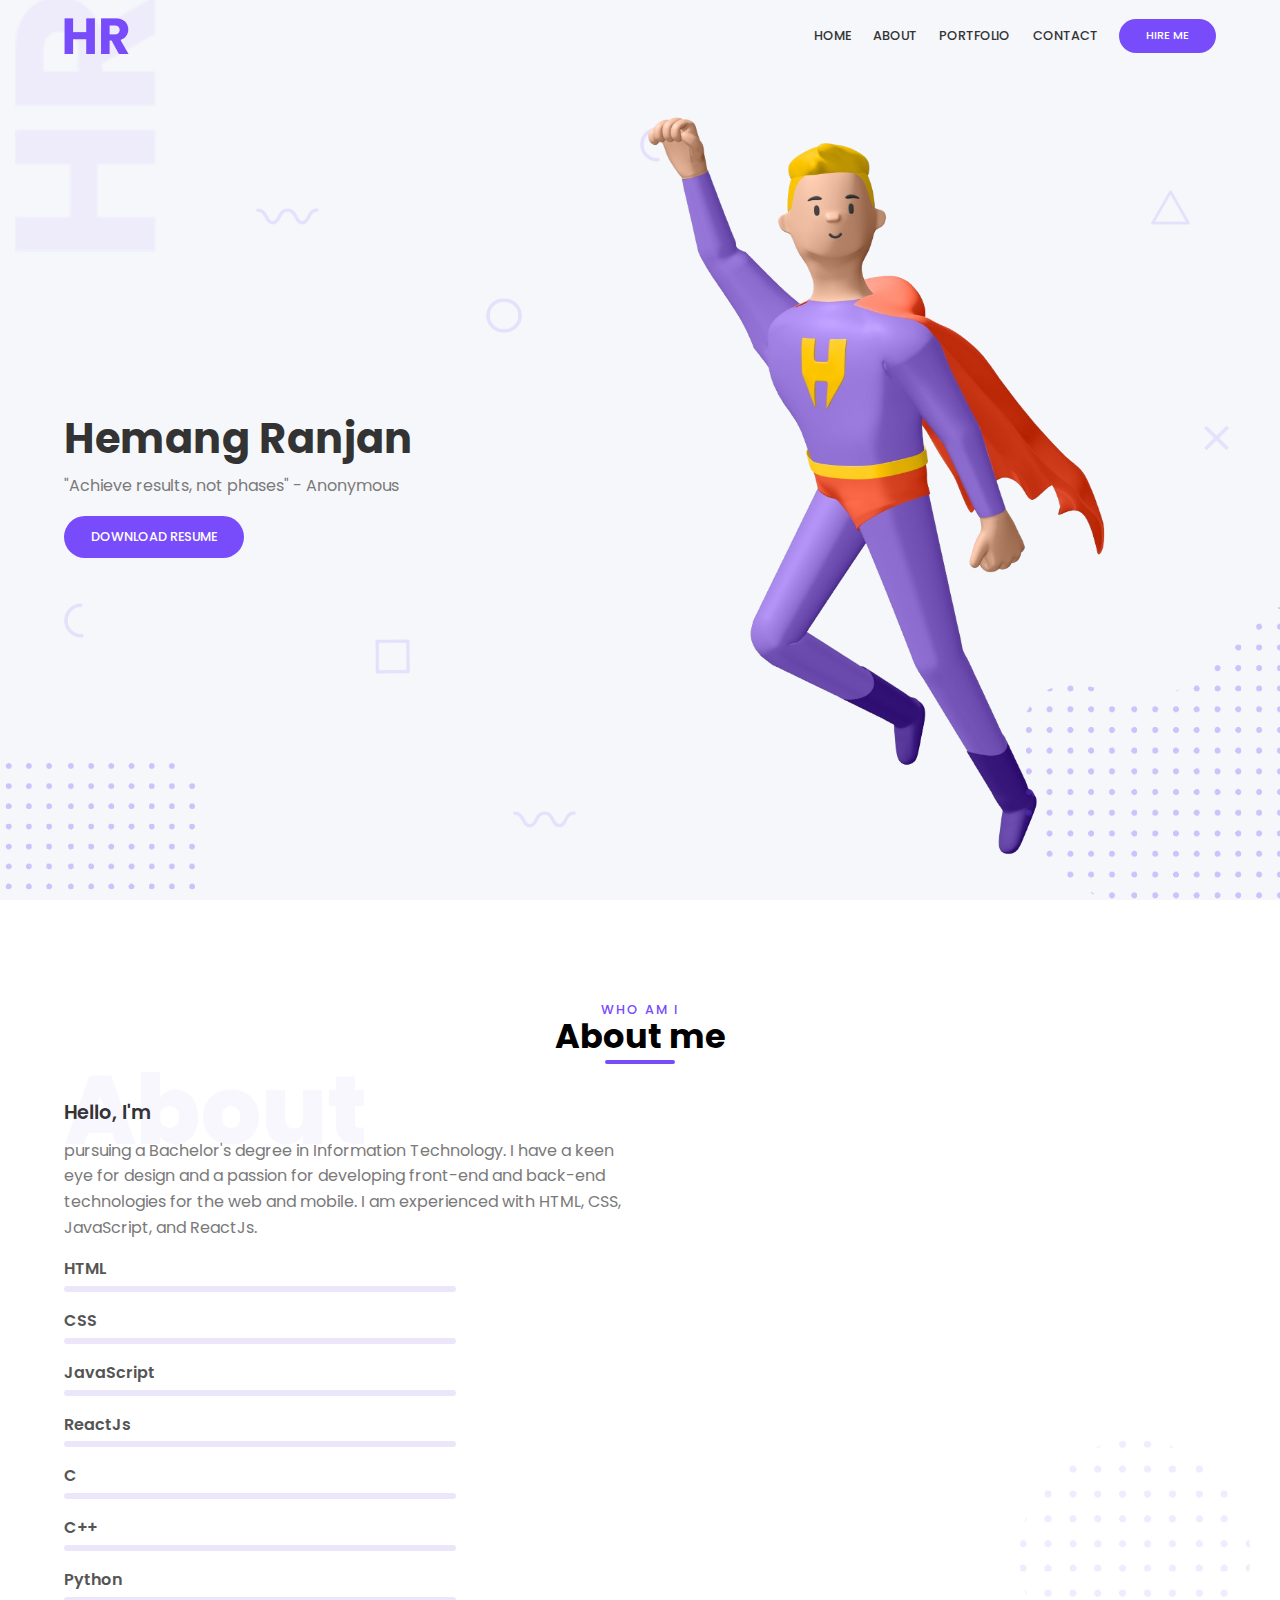
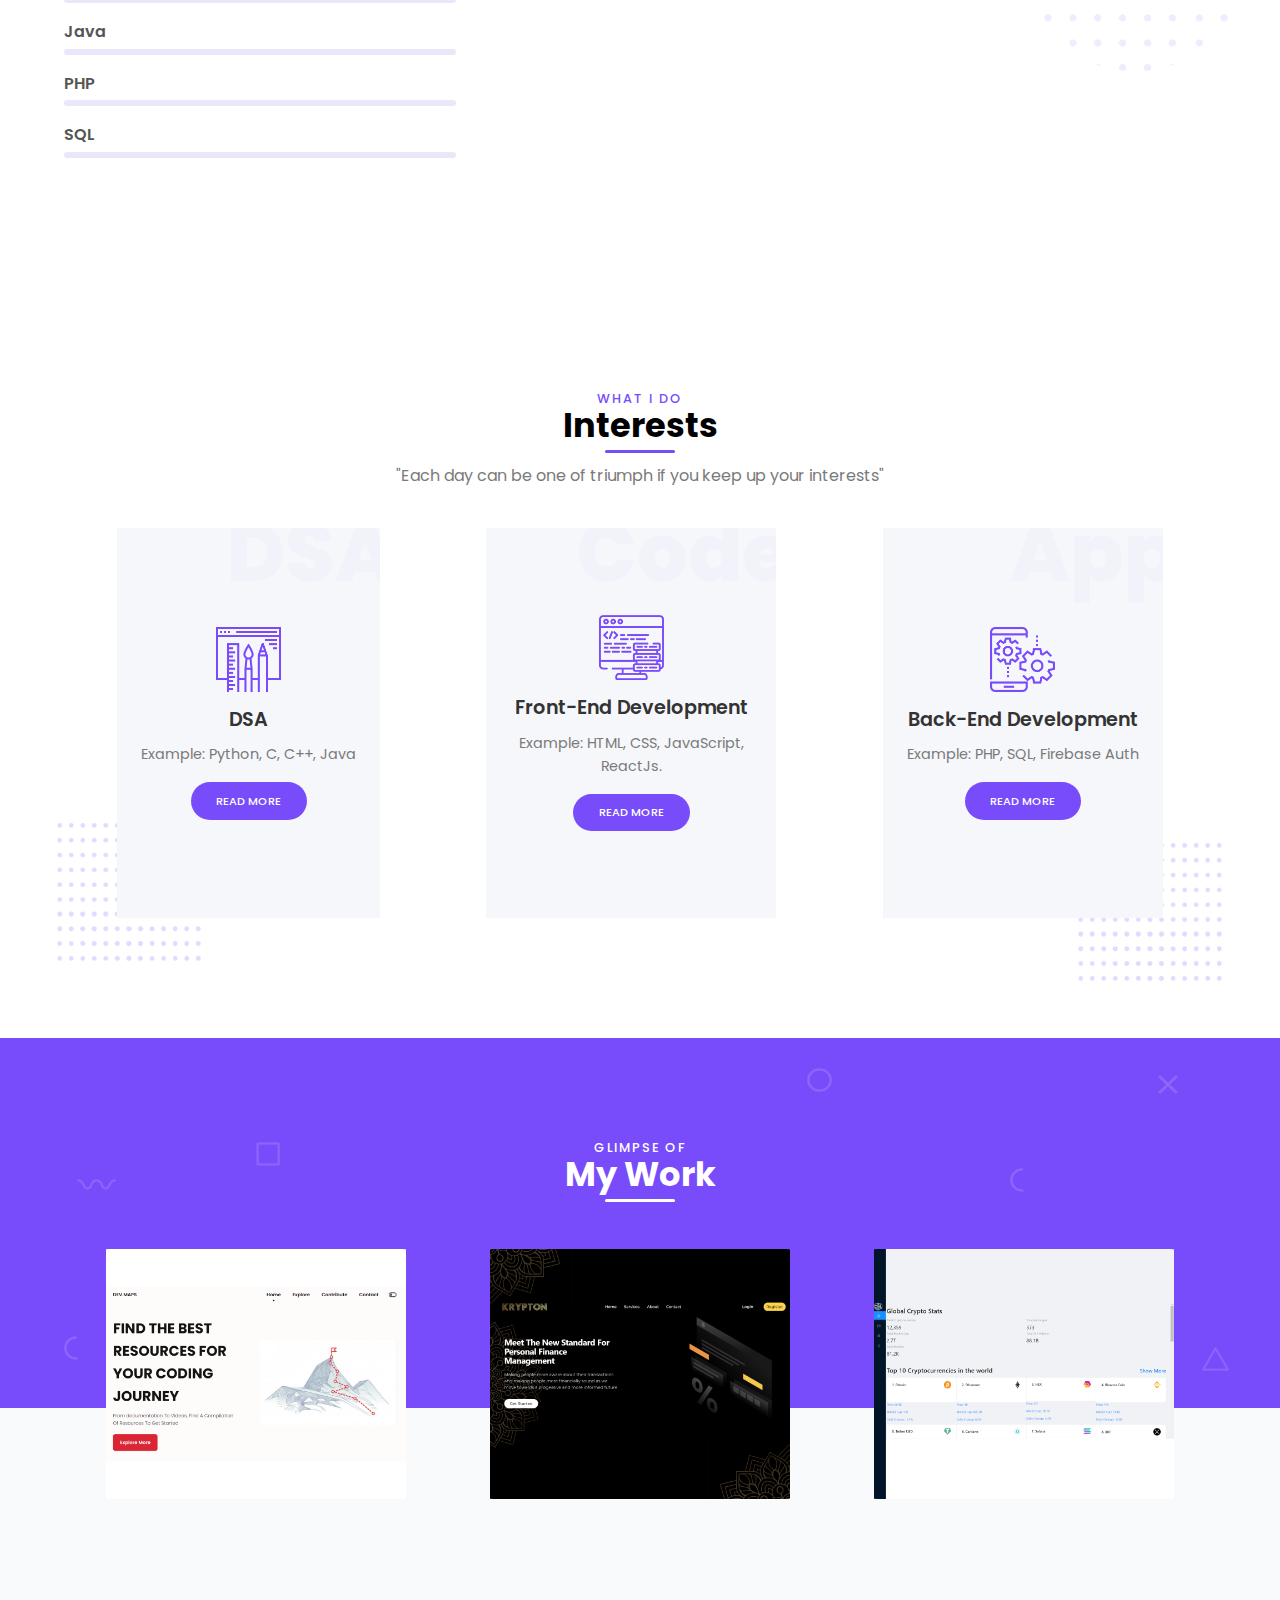
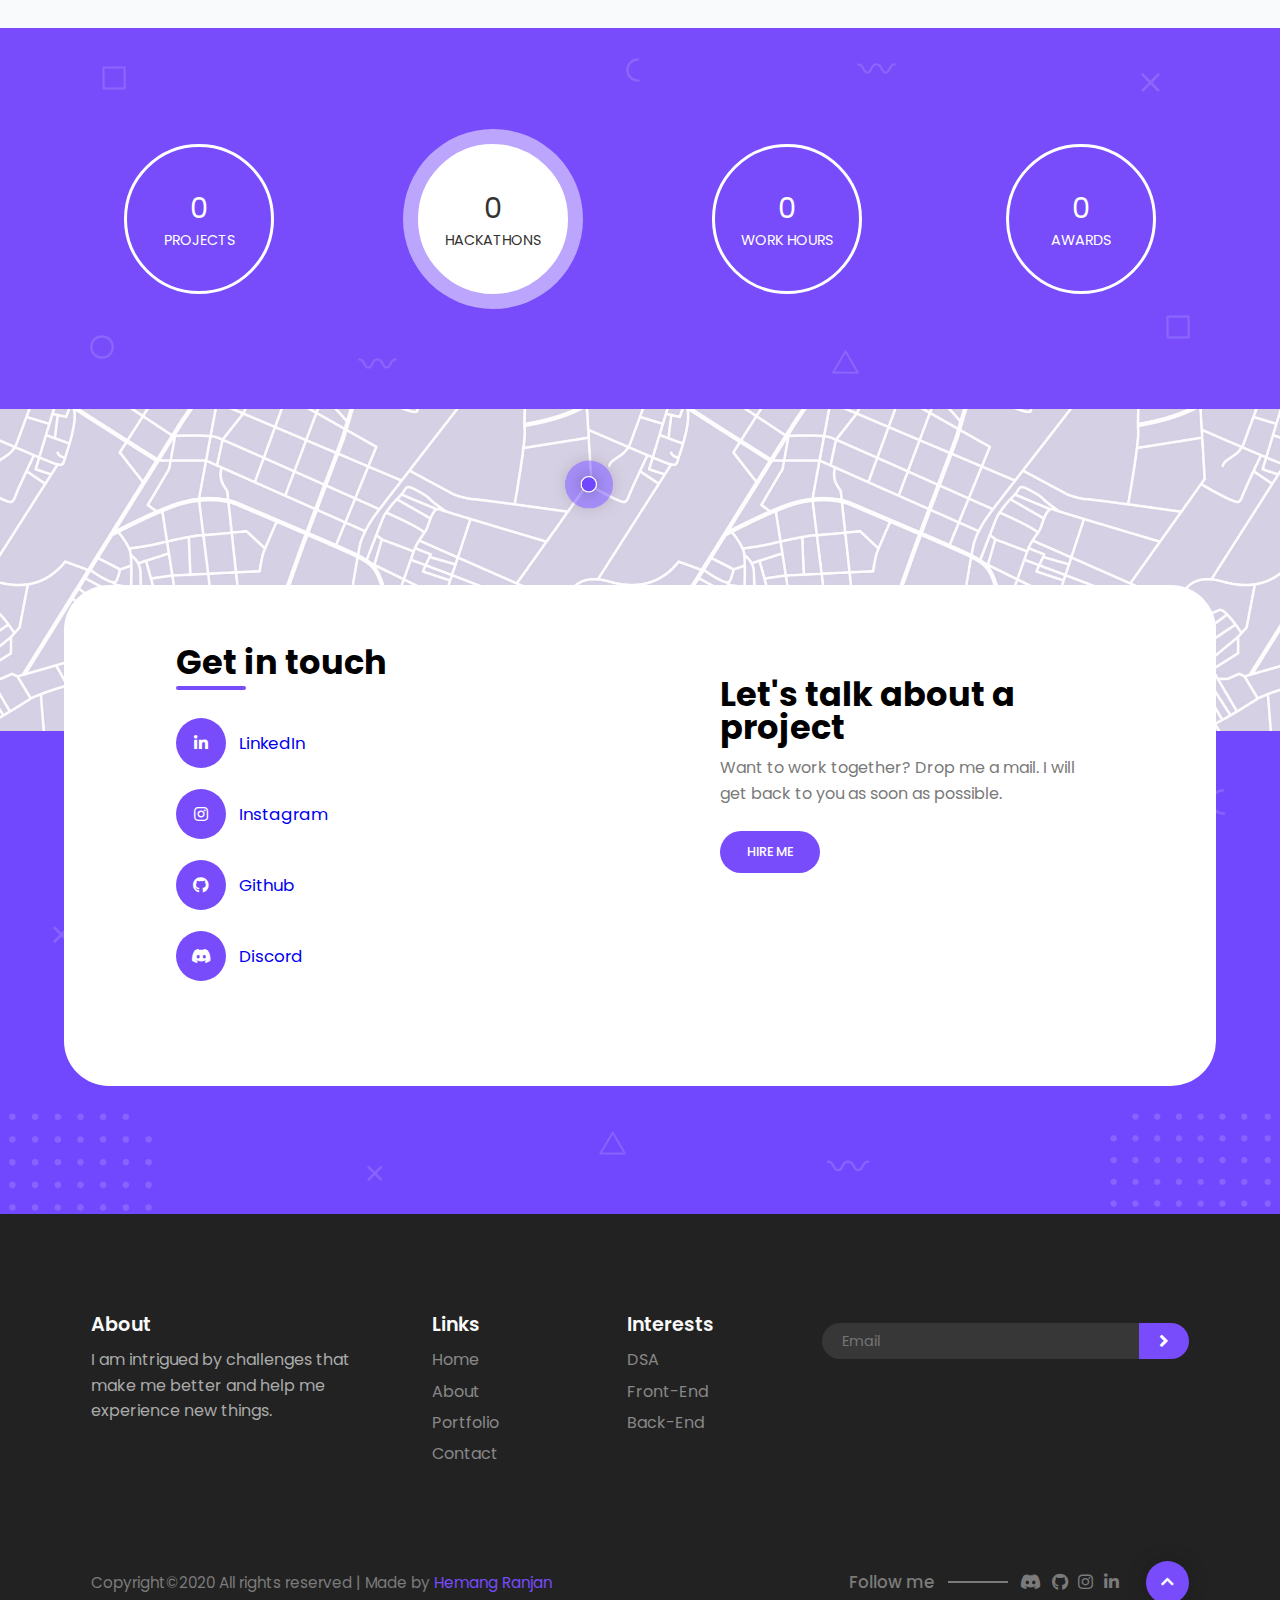
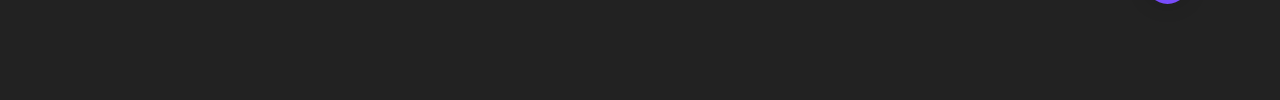
==== index.html @ 60758286 "Changed some phrases" ====
<!DOCTYPE html>
<html lang="en">
  <head>
    <meta charset="UTF-8" />
    <meta name="viewport" content="width=device-width, initial-scale=1.0" />
    <title>Hemang Ranjan</title>
    <link rel="icon" href="./img/HR.png" type="image/icon type">
    <link
      rel="stylesheet"
      href="https://cdnjs.cloudflare.com/ajax/libs/font-awesome/5.15.1/css/all.min.css"
    />
    <link
      rel="stylesheet"
      href="https://unpkg.com/swiper/swiper-bundle.min.css"
    />
    <link rel="stylesheet" href="./css/style.css" />
  </head>
  <body>
    <main>
      <header id="header">
        <div class="overlay overlay-lg">
          <img src="./img/shapes/square.png" class="shape square" alt="" />
          <img src="./img/shapes/circle.png" class="shape circle" alt="" />
          <img
            src="./img/shapes/half-circle.png"
            class="shape half-circle1"
            alt=""
          />
          <img
            src="./img/shapes/half-circle.png"
            class="shape half-circle2"
            alt=""
          />
          <img src="./img/shapes/x.png" class="shape xshape" alt="" />
          <img src="./img/shapes/wave.png" class="shape wave wave1" alt="" />
          <img src="./img/shapes/wave.png" class="shape wave wave2" alt="" />
          <img src="./img/shapes/triangle.png" class="shape triangle" alt="" />
          <img src="./img/shapes/letters.png" class="letters" alt="" />
          <img src="./img/shapes/points1.png" class="points points1" alt="" />
        </div>

        <nav>
          <div class="container">
            <div class="logo">
              <img src="./img/HR.png" alt="" />
            </div>

            <div class="links">
              <ul>
                <li>
                  <a href="#header">Home</a>
                </li>
                <li>
                  <a href="#about">About</a>
                </li>
                <!-- <li>
                  <a href="#services">Services</a>
                </li> -->
                <li>
                  <a href="#portfolio">Portfolio</a>
                </li>
                <!-- <li>
                  <a href="#testimonials">Testimonials</a>
                </li> -->
                <li>
                  <a href="#contact">Contact</a>
                </li>
                <li>
                  <a href="#hireme" class="active">Hire me</a>
                </li>
              </ul>
            </div>

            <div class="hamburger-menu">
              <div class="bar"></div>
            </div>
          </div>
        </nav>

        <div class="header-content">
          <div class="container grid-2">
            <div class="column-1">
              <h1 class="header-title">Hemang Ranjan</h1>
              <p class="text">
                <!-- Hello, I'm Hemang Ranjan, Full Stack web developer and DSA Enthusiast. Lorem ipsum
                dolor sit amet consectetur adipisicing elit. Totam magni sit
                hic! -->
                "Achieve results, not phases" - Anonymous
              </p>
              <a href="Resume.pdf" class="btn" download>Download Resume</a>
            </div>

            <div class="column-2 image">
              <img
                src="./img/shapes/points2.png"
                class="points points2"
                alt=""
              />
              <img src="./img/person1.png" class="img-element personimg" alt="" />
            </div>
          </div>
        </div>
      </header>

      <section class="about section" id="about">
        <div class="container">
          <div class="section-header">
            <h3 class="title" data-title="Who Am I">About me</h3>
          </div>

          <div class="section-body grid-2">
            <div class="column-1">
              <h3 class="title-sm">Hello, I'm</h3>
              <p class="text">
                pursuing a Bachelor's degree in Information Technology. I have a keen eye for design and a passion for developing front-end and back-end technologies for the web and mobile. I am experienced with HTML, CSS, JavaScript, and ReactJs.
              </p>
              <div class="skills">
                <div class="skill html">
                  <h3 class="skill-title">HTML</h3>
                  <div class="skill-bar">
                    <div class="skill-progress" data-progress="100%"></div>
                  </div>
                </div>
                <div class="skill css">
                  <h3 class="skill-title">CSS</h3>
                  <div class="skill-bar">
                    <div class="skill-progress" data-progress="100%"></div>
                  </div>
                </div>
                <div class="skill js">
                  <h3 class="skill-title">JavaScript</h3>
                  <div class="skill-bar">
                    <div class="skill-progress" data-progress="80%"></div>
                  </div>
                </div>
                <div class="skill js">
                  <h3 class="skill-title">ReactJs</h3>
                  <div class="skill-bar">
                    <div class="skill-progress" data-progress="60%"></div>
                  </div>
                </div>
                <div class="skill js">
                  <h3 class="skill-title">C</h3>
                  <div class="skill-bar">
                    <div class="skill-progress" data-progress="80%"></div>
                  </div>
                </div>
                <div class="skill js">
                  <h3 class="skill-title">C++</h3>
                  <div class="skill-bar">
                    <div class="skill-progress" data-progress="80%"></div>
                  </div>
                </div>
                <div class="skill js">
                  <h3 class="skill-title">Python</h3>
                  <div class="skill-bar">
                    <div class="skill-progress" data-progress="50%"></div>
                  </div>
                </div>
                <div class="skill js">
                  <h3 class="skill-title">Java</h3>
                  <div class="skill-bar">
                    <div class="skill-progress" data-progress="50%"></div>
                  </div>
                </div>
                <div class="skill js">
                  <h3 class="skill-title">PHP</h3>
                  <div class="skill-bar">
                    <div class="skill-progress" data-progress="60%"></div>
                  </div>
                </div><div class="skill js">
                  <h3 class="skill-title">SQL</h3>
                  <div class="skill-bar">
                    <div class="skill-progress" data-progress="80%"></div>
                  </div>
                </div>
              </div>
              <!-- <a href="#" class="btn">Read more</a> -->
            </div>

            <div class="column-2 image">
              <img src="./img/shapes/points4.png" class="points" alt="" />
              <img src="./img/dancing-person.gif" class="z-index" alt="" />
            </div>
          </div>
        </div>
      </section>

      <section class="services section" id="services">
        <div class="container">
          <div class="section-header">
            <h3 class="title" data-title="What I Do">Interests</h3>
            <p class="text">
              "Each day can be one of triumph if you keep up your interests"
            </p>
          </div>

          <div class="cards">
            <div class="card-wrap">
              <img
                src="./img/shapes/points3.png"
                class="points points1 points-sq"
                alt=""
              />
              <div class="card" data-card="DSA">
                <div class="card-content z-index">
                  <img src="./img/design-icon.png" class="icon" alt="" />
                  <h3 class="title-sm">DSA</h3>
                  <p class="text">
                    Example: Python, C, C++, Java
                  </p>
                  <a href="https://www.programiz.com/blog/dsa-in-everyday-life/" class="btn small">Read more</a>
                </div>
              </div>
            </div>

            <div class="card-wrap">
              <div class="card" data-card="Code">
                <div class="card-content z-index">
                  <img src="./img/code-icon.png" class="icon" alt="" />
                  <h3 class="title-sm">Front-End Development</h3>
                  <p class="text">
                    Example: HTML, CSS, JavaScript, ReactJs.
                  </p>
                  <a href="https://frontendmasters.com/guides/front-end-handbook/2018/what-is-a-FD.html" class="btn small">Read more</a>
                </div>
              </div>
            </div>

            <div class="card-wrap">
              <img
                src="./img/shapes/points3.png"
                class="points points2 points-sq"
                alt=""
              />
              <div class="card" data-card="App">
                <div class="card-content z-index">
                  <img src="./img/app-icon.png" class="icon" alt="" />
                  <h3 class="title-sm">Back-End Development</h3>
                  <p class="text">
                    Example: PHP, SQL, Firebase Auth
                  </p>
                  <a href="https://learntocodewith.me/posts/backend-development/" class="btn small">Read more</a>
                </div>
              </div>
            </div>
          </div>
        </div>
      </section>

      <section class="portfolio section" id="portfolio">
        <div class="background-bg">
          <div class="overlay overlay-sm">
            <img
              src="./img/shapes/half-circle.png"
              class="shape half-circle1"
              alt=""
            />
            <img
              src="./img/shapes/half-circle.png"
              class="shape half-circle2"
              alt=""
            />
            <img src="./img/shapes/square.png" class="shape square" alt="" />
            <img src="./img/shapes/wave.png" class="shape wave" alt="" />
            <img src="./img/shapes/circle.png" class="shape circle" alt="" />
            <img
              src="./img/shapes/triangle.png"
              class="shape triangle"
              alt=""
            />
            <img src="./img/shapes/x.png" class="shape xshape" alt="" />
          </div>
        </div>

        <div class="container">
          <div class="section-header">
            <h3 class="title" data-title="Glimpse Of">My Work</h3>
          </div>

          <div class="section-body">
            <!-- <div class="filter">
              <button class="filter-btn active" data-filter="*">All</button>
              <button class="filter-btn" data-filter=".ui">UI/UX</button>
              <button class="filter-btn" data-filter=".webdev">Web Dev</button>
              <button class="filter-btn" data-filter=".appdev">
                Mobile App
              </button>
              <button class="filter-btn" data-filter=".logo-design">
                Logo Design
              </button>
            </div> -->

            <div class="grid">
              <div class="grid-item logo-design">
                <div class="gallery-image">
                  <img src="./img/portfolio/devmaps1.png" alt="" />
                  <div class="img-overlay">
                    <div class="img-description">
                      <h3>DEV.MAPS</h3>
                      <h5><a href="https://devfolio.co/submissions/devmaps-69be">Explore</a></h5>
                    </div>
                  </div>
                </div>
              </div>
              <div class="grid-item webdev">
                <div class="gallery-image">
                  <img src="./img/portfolio/krypton1.png" alt="" />
                  <div class="img-overlay">
                    <div class="img-description">
                      <h3>Krypton</h3>
                      <h5><a href="https://devfolio.co/submissions/krypton-bc04">Explore</a></h5>
                    </div>
                  </div>
                </div>
              </div>
              <div class="grid-item ui webdev">
                <div class="gallery-image">
                  <img src="./img/portfolio/dotcoin1.png" alt="" />
                  <div class="img-overlay">
                    <div class="img-description">
                      <h3>DotCoin</h3>
                      <h5><a href="https://devfolio.co/submissions/dotcoin-39fa">Explore</a></h5>
                    </div>
                  </div>
                </div>
              </div>
              <!-- <div class="grid-item ui">
                <div class="gallery-image">
                  <img src="./img/portfolio/port4.png" alt="" />
                  <div class="img-overlay">
                    <div class="plus"></div>
                    <div class="img-description">
                      <h3>UI / UX Design</h3>
                      <h5>View Demo</h5>
                    </div>
                  </div>
                </div>
              </div> -->
              <!-- <div class="grid-item logo-design">
                <div class="gallery-image">
                  <img src="./img/portfolio/port5.jpg" alt="" />
                  <div class="img-overlay">
                    <div class="plus"></div>
                    <div class="img-description">
                      <h3>Logo Design</h3>
                      <h5>View Demo</h5>
                    </div>
                  </div>
                </div>
              </div> -->
              <!-- <div class="grid-item appdev">
                <div class="gallery-image">
                  <img src="./img/portfolio/port6.jpg" alt="" />
                  <div class="img-overlay">
                    <div class="plus"></div>
                    <div class="img-description">
                      <h3>App Development</h3>
                      <h5>View Demo</h5>
                    </div>
                  </div>
                </div>
              </div> -->
              <!-- <div class="grid-item logo-design">
                <div class="gallery-image">
                  <img src="./img/portfolio/port7.jpg" alt="" />
                  <div class="img-overlay">
                    <div class="plus"></div>
                    <div class="img-description">
                      <h3>Logo Design</h3>
                      <h5>View Demo</h5>
                    </div>
                  </div>
                </div>
              </div> -->
              <!-- <div class="grid-item appdev ui">
                <div class="gallery-image">
                  <img src="./img/portfolio/port8.png" alt="" />
                  <div class="img-overlay">
                    <div class="plus"></div>
                    <div class="img-description">
                      <h3>App Development</h3>
                      <h5>View Demo</h5>
                    </div>
                  </div>
                </div>
              </div> -->
              <!-- <div class="grid-item ui webdev">
                <div class="gallery-image">
                  <img src="./img/portfolio/port9.png" alt="" />
                  <div class="img-overlay">
                    <div class="plus"></div>
                    <div class="img-description">
                      <h3>Web Design</h3>
                      <h5>View Demo</h5>
                    </div>
                  </div>
                </div>
              </div> -->
            </div>
            <div class="more-folio">
              <!-- <a href="#" class="btn">More Folio</a> -->
            </div>
          </div>
        </div>
      </section>

      <section class="records">
        <div class="overlay overlay-sm">
          <img src="./img/shapes/square.png" alt="" class="shape square1" />
          <img src="./img/shapes/square.png" alt="" class="shape square2" />
          <img src="./img/shapes/circle.png" alt="" class="shape circle" />
          <img
            src="./img/shapes/half-circle.png"
            alt=""
            class="shape half-circle"
          />
          <img src="./img/shapes/wave.png" alt="" class="shape wave wave1" />
          <img src="./img/shapes/wave.png" alt="" class="shape wave wave2" />
          <img src="./img/shapes/x.png" alt="" class="shape xshape" />
          <img src="./img/shapes/triangle.png" alt="" class="shape triangle" />
        </div>

        <div class="container">
          <div class="wrap">
            <div class="record-circle">
              <h2 class="number" data-num="8">0</h2>
              <h4 class="sub-title">Projects</h4>
            </div>
          </div>

          <div class="wrap">
            <div class="record-circle active">
              <h2 class="number" data-num="5">0</h2>
              <h4 class="sub-title">Hackathons</h4>
            </div>
          </div>

          <div class="wrap">
            <div class="record-circle">
              <h2 class="number" data-num="1088">0</h2>
              <h4 class="sub-title">Work Hours</h4>
            </div>
          </div>

          <div class="wrap">
            <div class="record-circle">
              <h2 class="number" data-num="2">0</h2>
              <h4 class="sub-title">Awards</h4>
            </div>
          </div>
        </div>
      </section>

      <section class="contact" id="contact">
        <div class="container">
          <div class="contact-box">
            <div class="contact-info">
              <h3 class="title">Get in touch</h3>
              <div class="information-wrap">
                <div class="information">
                  <div class="contact-icon">
                    <i class="fab fa-linkedin-in"></i>
                  </div>
                  <a href="https://www.linkedin.com/in/hemangranjan/"><p class="info-text">LinkedIn</p></a>
                </div>

                <div class="information">
                  <div class="contact-icon">
                    <i class="fab fa-instagram"></i>
                  </div>
                  <a href="https://www.instagram.com/hemangranjan417/"><p class="info-text">Instagram</p></a>
                </div>

                <div class="information">
                  <div class="contact-icon">
                    <i class="fab fa-github"></i>
                  </div>
                  <a href="https://github.com/Hemang417"><p class="info-text">Github</p></a>
                </div>

                <div class="information">
                  <div class="contact-icon">
                    <i class="fab fa-discord"></i>
                  </div>
                  <a href="https://discord.gg/dVqFRXbeCw"><p class="info-text">Discord</p></a>
                </div>
              </div>
            </div>

            <div class="contact-form">
              <div class="container" id="hireme">
                <h3 class="title">Let's talk about a project</h3>
                <p class="text">
                  Want to work together? Drop me a mail. I will get back to you as soon as possible.
                </p><br>
                <a href="mailto: hemangranjan417@gmail.com" class="btn">Hire me</a>
              </div>
            </div>
          </div>
        </div>
      </section>
    </main>

    <footer class="footer">
      <div class="container">
        <div class="grid-4">
          <div class="grid-4-col footer-about">
            <h3 class="title-sm">About</h3>
            <p class="text">
              I am intrigued by challenges that make me better and help me experience new things.
            </p>
          </div>

          <div class="grid-4-col footer-links">
            <h3 class="title-sm">Links</h3>
            <ul>
              <li>
                <a href="#header">Home</a>
              </li>
              <li>
                <a href="#about">About</a>
              </li>
              <li>
                <a href="#portfolio">Portfolio</a>
              </li>
              <li>
                <a href="#contact">Contact</a>
              </li>
            </ul>
          </div>

          <div class="grid-4-col footer-links">
            <h3 class="title-sm">Interests</h3>
            <ul>
              <li>
                <a href="#services">DSA</a>
              </li>
              <li>
                <a href="#services">Front-End</a>
              </li>
              <li>
                <a href="#servicesx">Back-End</a>
              </li>
            </ul>
          </div>

          <div class="grid-4-col footer-newstletter">
            <!-- <h3 class="title-sm">Subscribe</h3> -->
            <div class="footer-input-wrap">
              <input type="email" class="footer-input" placeholder="Email" />
              <a href="#" class="input-arrow">
                <i class="fas fa-angle-right"></i>
              </a>
            </div>
          </div>
        </div>

        <div class="bottom-footer">
          <div class="copyright">
            <p class="text">
              Copyright&copy;2020 All rights reserved | Made by
              <span>Hemang Ranjan</span>
            </p>
          </div>

          <div class="followme-wrap">
            <div class="followme">
              <h3>Follow me</h3>
              <span class="footer-line"></span>
              <div class="social-media">
                <a href="https://discord.gg/dVqFRXbeCw">
                  <i class="fab fa-discord"></i>
                </a>
                <a href="https://github.com/Hemang417">
                  <i class="fab fa-github"></i>
                </a>
                <a href="https://www.instagram.com/hemangranjan417/">
                  <i class="fab fa-instagram"></i>
                </a>
                <a href="https://www.linkedin.com/in/hemangranjan/">
                  <i class="fab fa-linkedin-in"></i>
                </a>
              </div>
            </div>

            <div class="back-btn-wrap">
              <a href="#" class="back-btn">
                <i class="fas fa-chevron-up"></i>
              </a>
            </div>
          </div>
        </div>
      </div>
    </footer>

    <script src="https://cdnjs.cloudflare.com/ajax/libs/jquery/3.5.1/jquery.min.js"></script>
    <script src="./js/isotope.pkgd.min.js"></script>
    <script src="https://unpkg.com/swiper/swiper-bundle.min.js"></script>
    <script src="./js/app.js"></script>
  </body>
</html>
---- css/style.css ----
@import url("https://fonts.googleapis.com/css2?family=Poppins:wght@100;200;300;400;500;600;700;800;900&display=swap");

:root {
  --dark-one: #333;
  --dark-two: #7a7a7a;
  --main-color: #784cfb;
  --light-one: #fff;
  --light-two: #f9fafb;
  --light-three: #f6f7fb;
}

/* Genral Styles */

*,
*::before,
*::after {
  margin: 0;
  padding: 0;
  box-sizing: border-box;
}

html {
  scroll-behavior: smooth;
}

body,
button,
input,
textarea {
  font-family: "Poppins", sans-serif;
}

a {
  text-decoration: none;
}

ul {
  list-style: none;
}

img {
  width: 100%;
}

.container {
  position: relative;
  z-index: 5;
  max-width: 92rem;
  padding: 2rem 4rem;
  margin: 0 auto;
}

.stop-scrolling {
  height: 100%;
  overflow: hidden;
}

.grid-2 {
  display: grid;
  grid-template-columns: repeat(2, 1fr);
  align-items: center;
  justify-content: center;
}

.text {
  font-size: 1.25rem;
  color: var(--dark-two);
  line-height: 1.6;
}

.column-1 {
  margin-right: 1.5rem;
}

.column-2 {
  margin-left: 1.5rem;
}

.image {
  position: relative;
  display: flex;
  align-items: center;
  justify-content: center;
}

.z-index {
  position: relative;
  z-index: 2;
  /* margin-top: -150px; */
}

.overlay {
  position: absolute;
  width: 100%;
  height: 100%;
  overflow: hidden;
  top: 0;
  left: 0;
}

.overlay .shape {
  width: initial;
  opacity: 0.13;
  position: absolute;
}

.overlay.overlay-lg .shape {
  height: 55px;
}

.overlay.overlay-lg .shape.wave {
  height: initial;
  width: 88px;
}

.overlay.overlay-lg .shape.xshape {
  height: 38px;
}

.overlay.overlay-sm .shape {
  filter: brightness(0) invert(1);
  opacity: 0.15;
  height: 40px;
}

.overlay.overlay-sm .shape.wave {
  height: initial;
  width: 70px;
}

.overlay.overlay-sm .shape.xshape {
  height: 30px;
}

.points {
  opacity: 0.3;
  position: absolute;
}

.section {
  padding: 7rem 0;
  overflow: hidden;
}

.section-header {
  text-align: center;
  margin-bottom: 1.5rem;
}

.title {
  position: relative;
  display: inline-block;
  padding-bottom: 1rem;
  line-height: 1;
  font-size: 2.8rem;
  margin-bottom: 0.6rem;
}

.title:before {
  content: attr(data-title);
  display: block;
  margin-bottom: 0.4rem;
  color: var(--main-color);
  font-size: 1.15rem;
  font-weight: 500;
  text-transform: uppercase;
  letter-spacing: 3px;
}

.title:after {
  content: "";
  position: absolute;
  width: 90px;
  height: 5px;
  border-radius: 3px;
  background-color: var(--main-color);
  bottom: 0;
  left: 50%;
  transform: translateX(-50%);
}

.section-header .text {
  max-width: 600px;
  margin: 0 auto;
}

.title-sm {
  color: var(--dark-one);
  font-weight: 600;
  font-size: 1.6rem;
}

.points-sq {
  width: 210px;
}

.btn {
  display: inline-block;
  padding: 0.85rem 2rem;
  background-color: var(--main-color);
  color: var(--light-one);
  border-radius: 2rem;
  font-size: 1.05rem;
  text-transform: uppercase;
  font-weight: 500;
  transition: 0.3s;
}

.btn:hover {
  background-color: #6b44e0;
}

.btn.small {
  padding: 0.7rem 1.8rem;
  font-size: 1rem;
}

/* End Genral Styles */

/* Header */

header {
  width: 100%;
  background-color: var(--light-three);
  overflow: hidden;
  position: relative;
}

nav {
  width: 100%;
  position: relative;
  z-index: 50;
}

nav .container {
  display: flex;
  justify-content: space-between;
  height: 6rem;
  align-items: center;
}

.logo {
  width: 80px;
  display: flex;
  align-items: center;
}

.links ul {
  display: flex;
}

.links a {
  display: inline-block;
  padding: 0.9rem 1.2rem;
  color: var(--dark-one);
  font-size: 1.05rem;
  text-transform: uppercase;
  font-weight: 500;
  line-height: 1;
  transition: 0.3s;
}

.links a.active {
  background-color: var(--main-color);
  color: var(--light-one);
  border-radius: 2rem;
  font-size: 1rem;
  padding: 0.9rem 2.1rem;
  margin-left: 1rem;
}

.links a:hover {
  color: var(--main-color);
}

.links a.active:hover {
  color: var(--light-one);
  background-color: #6b44e0;
}

.hamburger-menu {
  width: 2.7rem;
  height: 3rem;
  z-index: 100;
  position: relative;
  display: none;
  align-items: center;
  justify-content: flex-end;
}

.hamburger-menu .bar {
  position: relative;
  width: 2.1rem;
  height: 3px;
  border-radius: 3px;
  background-color: var(--dark-one);
  transition: 0.5s;
}

.bar:before,
.bar:after {
  content: "";
  position: absolute;
  width: 2.1rem;
  height: 3px;
  border-radius: 3px;
  background-color: var(--dark-one);
  transition: 0.5s;
}

.bar:before {
  transform: translateY(-9px);
}

.bar:after {
  transform: translateY(9px);
}

nav.open .hamburger-menu .bar {
  background-color: transparent;
  transform: rotate(360deg);
}

nav.open .hamburger-menu .bar:before {
  transform: translateY(0) rotate(45deg);
  background-color: var(--light-one);
}

nav.open .hamburger-menu .bar:after {
  transform: translateY(0) rotate(-45deg);
  background-color: var(--light-one);
}

nav.open .links {
  transform: translateX(0);
}

.header-content .container.grid-2 {
  grid-template-columns: 2.5fr 3.5fr;
  min-height: calc(100vh - 6rem);
  padding-bottom: 2.5rem;
  text-align: left;
}

.header-title {
  font-size: 3.8rem;
  line-height: 0.8;
  color: var(--dark-one);
}

.header-content .text {
  margin: 2.15rem 0;
}

.header-content .image .img-element {
  max-width: 500px;
  max-height: 750px;
}

header .points1 {
  width: 420px;
  bottom: -75px;
  left: -150px;
}

header .points2 {
  width: 70%;
  top: 65%;
  left: 71%;
}

header .square {
  right: 68%;
  top: 71%;
}

header .triangle {
  right: 7%;
  bottom: 75%;
}

header .xshape {
  right: 4%;
  bottom: 50%;
}

header .half-circle1 {
  left: 50%;
  bottom: 82%;
}

header .half-circle2 {
  left: 5%;
  top: 67%;
}

header .wave1 {
  bottom: 75%;
  left: 20%;
}

header .wave2 {
  bottom: 8%;
  right: 55%;
}

header .circle {
  left: 38%;
  bottom: 63%;
}

.letters {
  position: absolute;
  width: 13.5%;
  top: -5px;
  left: 15px;
  opacity: 0.06;
}
/* End header */

/* Services */

.cards {
  display: flex;
  justify-content: space-around;
  flex-wrap: wrap;
  width: 100%;
}

.card-wrap {
  position: relative;
  margin: 1.7rem 0.8rem;
}

.card {
  position: relative;
  width: 100%;
  max-width: 390px;
  min-height: 520px;
  background-color: var(--light-three);
  display: flex;
  align-items: center;
  justify-content: center;
  text-align: center;
  padding: 3rem 2rem;
  overflow: hidden;
  transition: 0.3s;
}

.card:before {
  content: attr(data-card);
  position: absolute;
  top: -15px;
  right: -15px;
  font-size: 6rem;
  font-weight: 800;
  line-height: 1;
  color: var(--main-color);
  opacity: 0.025;
}

.card:after {
  content: "";
  position: absolute;
  width: 100%;
  height: 0px;
  bottom: 0;
  left: 0;
  background-color: var(--main-color);
  transition: 0.3s;
}

.card-wrap:hover .card {
  transform: translateY(-15px);
}

.card-wrap:hover .card:after {
  height: 8px;
}

.icon {
  width: 90px;
  margin-bottom: 1.7rem;
}

.card .title-sm {
  line-height: 0.8;
}

.card .text {
  font-size: 1.15rem;
  margin: 1.8rem 0;
}

.services .points1 {
  bottom: -50px;
  left: -125px;
  opacity: 0.2;
  pointer-events: none;
}

.services .points2 {
  bottom: -70px;
  right: -65px;
  opacity: 0.2;
  pointer-events: none;
}

/* End Services */

/* Portfolio */

.portfolio {
  position: relative;
  width: 100%;
  background-color: var(--light-two);
}

.background-bg {
  position: absolute;
  width: 100%;
  height: 520px;
  top: 0;
  left: 0;
  background-color: var(--main-color);
}

.portfolio .title,
.portfolio .title:before {
  color: var(--light-one);
}

.portfolio .title:after {
  background-color: var(--light-one);
}

.filter {
  width: 100%;
  display: flex;
  align-items: center;
  justify-content: center;
  flex-wrap: wrap;
}

.filter-btn {
  border: none;
  outline: none;
  background-color: transparent;
  margin: 0.45rem 0.4rem;
  padding: 0.85rem 1.8rem;
  color: var(--light-one);
  text-transform: uppercase;
  font-weight: 500;
  font-size: 1.1rem;
  line-height: 1;
  cursor: pointer;
  border-radius: 2rem;
  transition: 0.3s;
}

.filter-btn.active {
  background-color: var(--light-one);
  color: var(--main-color);
}

.portfolio .square {
  top: 28%;
  left: 20%;
}

.portfolio .circle {
  top: 8%;
  right: 35%;
}

.portfolio .triangle {
  bottom: 10%;
  right: 4%;
}

.portfolio .half-circle1 {
  bottom: 13%;
  left: 5%;
}

.portfolio .half-circle2 {
  top: 35%;
  right: 20%;
}

.portfolio .xshape {
  top: 10%;
  right: 8%;
}

.portfolio .wave {
  top: 38%;
  left: 6%;
}

.grid {
  width: 100%;
  margin: 1.5rem 0;
}

.grid-item {
  width: 33.33%;
  padding: 1rem 1.2rem;
  display: flex;
  justify-content: center;
}

.gallery-image {
  position: relative;
  overflow: hidden;
  border-radius: 16px;
  height: 330px;
  width: 100%;
  cursor: pointer;
}

.gallery-image img {
  position: absolute;
  height: 120%;
  width: initial;
  top: 50%;
  left: 50%;
  transform: translate(-50%, -50%);
  transform-origin: center;
  transition: 0.5s;
}

.gallery-image .img-overlay {
  position: absolute;
  width: 100%;
  height: 100%;
  top: 0;
  left: 0;
  z-index: 2;
  color: var(--light-one);
  background-color: rgba(120, 76, 251, 0.8);
  display: flex;
  flex-direction: column;
  align-items: center;
  justify-content: flex-end;
  padding: 2rem 3.2rem;
  opacity: 0;
  transition: 0.5s;
}

.img-description {
  width: 100%;
}

.img-overlay h3 {
  position: absolute;
  font-weight: 600;
  font-size: 1.5rem;
  top: 40%;
  left: 50%;
  transform: translate(-50%, 50%);
}

.img-overlay h5 {
  font-size: 1.15rem;
  font-weight: 300;
  float: right;
}
.img-overlay h5 a{
  text-decoration: none;
  color: white;
}
.img-overlay h5 a:hover{
  color: rgb(0, 255, 0);
}
.gallery-image:hover{
  opacity: 1;
}
.gallery-image:hover img{
  filter: blur(5px);
}
.gallery-image:hover .img-overlay{
  opacity: 1;
}
.gallery-image:hover img {
  transform: translate(-50%, -50%) scale(1.1);
}

.more-folio {
  display: flex;
  justify-content: center;
}

/* End Portfolio */

/* About */

.about {
  overflow: hidden;
}

.about img {
  max-width: 600px;
}

.about .text {
  margin-top: 1rem;
}

.skills {
  margin: 1.5rem 0 2.5rem 0;
}

.skill {
  margin: 1rem 0;
}

.skill-title {
  color: #555;
  font-weight: 600;
  margin-bottom: 0.3rem;
}

.skill-bar {
  width: 70%;
  height: 8px;
  border-radius: 4px;
  background-color: #ece6fa;
  position: relative;
  overflow: hidden;
}

.skill-progress {
  position: absolute;
  height: 100%;
  width: 0%;
  top: 0;
  left: 0;
  background-color: var(--main-color);
  transition: 1s;
}

.about .column-1 {
  position: relative;
}

.about .column-1:before {
  content: "About";
  position: absolute;
  font-size: 8rem;
  font-weight: 800;
  color: var(--main-color);
  opacity: 0.04;
  top: 10px;
  left: 0;
  line-height: 0;
}

.about .points {
  width: 300px;
  top: 65%;
  left: 80%;
  opacity: 0.1;
}

/* End About */

/* Records */

.records {
  position: relative;
  background-color: var(--main-color);
  padding: 5.2rem 0;
}

.records .container {
  display: grid;
  grid-template-columns: repeat(4, 1fr);
  align-items: center;
  justify-content: center;
  text-align: center;
  grid-column-gap: 1.5rem;
  grid-row-gap: 2rem;
}

.record-circle {
  width: 180px;
  height: 180px;
  border-radius: 50%;
  margin: 0 auto;
  border: 4px solid var(--light-one);
  display: flex;
  flex-direction: column;
  justify-content: center;
  color: var(--light-one);
}

.record-circle.active {
  background-color: var(--light-one);
  color: var(--dark-one);
  box-shadow: 0 0 0 15px rgb(255, 255, 255, 0.5);
}

.number {
  font-weight: 400;
  font-size: 2.35rem;
}

.sub-title {
  font-weight: 400;
  font-size: 1.12rem;
  text-transform: uppercase;
}

.records .square1 {
  left: 8%;
  top: 10%;
}

.records .square2 {
  right: 90px;
  bottom: 70px;
}

.records .xshape {
  top: 45px;
  right: 120px;
}

.records .circle {
  left: 7%;
  bottom: 50px;
}

.records .triangle {
  left: 65%;
  bottom: 35px;
}

.records .wave1 {
  top: 35px;
  right: 30%;
}

.records .wave2 {
  bottom: 40px;
  left: 28%;
}

.records .half-circle {
  top: 30px;
  right: 50%;
}

/* End Records */

/* Blog */

.blog-wrapper {
  display: flex;
  width: 100%;
  justify-content: space-around;
  flex-wrap: wrap;
}

.blog-wrap {
  position: relative;
  margin: 1.3rem 0.5rem;
}

.blog-card {
  max-width: 420px;
  width: 100%;
  overflow: hidden;
  background-color: var(--light-two);
  transition: 0.3s;
  position: relative;
}

.blog-card:after {
  content: "";
  position: absolute;
  width: 1100%;
  height: 0px;
  bottom: 0;
  left: 0;
  background-color: var(--main-color);
  transition: 0.3s;
}

.blog-image {
  width: 100%;
  height: 270px;
  position: relative;
  overflow: hidden;
}

.blog-image img {
  position: absolute;
  height: 105%;
  width: initial;
  top: 50%;
  left: 50%;
  transform: translate(-50%, -50%);
  transition: 0.5s;
}

.blog-content {
  padding: 2.1rem 2.2rem 2.7rem 2.2rem;
}

.blog-info {
  display: flex;
  flex-wrap: wrap;
  margin-bottom: 0.5rem;
}

.blog-info h5 {
  color: var(--main-color);
  font-weight: 400;
  text-transform: uppercase;
  font-size: 1.05rem;
  letter-spacing: 2px;
}

.blog-date {
  margin-right: 2rem;
}

.blog-user i {
  margin-right: 0.2rem;
  font-size: 1rem;
}

.blog-text {
  margin: 0.5rem 0 1.5rem 0;
  font-size: 1.2rem;
  line-height: 1.6;
  color: #666;
}

.blog-card:hover {
  transform: translateY(-15px);
}

.blog-card:hover:after {
  height: 8px;
}

.blog-card:hover .blog-image img {
  transform: translate(-50%, -50%) scale(1.15);
}

.blog .points {
  top: 72%;
  right: 71%;
  opacity: 0.15;
}

/* End Blog */

/* Testimonials */

.testimonials {
  background-color: var(--light-two);
  overflow: hidden;
}

.testi-content {
  margin-top: 6rem;
}

.reviews {
  overflow: hidden;
}

.review {
  position: relative;
  padding: 2rem 1.5rem;
}

.quote {
  position: absolute;
  top: 0;
  left: 0;
  color: var(--main-color);
  opacity: 0.04;
  font-size: 8rem;
}

.rate {
  display: flex;
  font-size: 1.4rem;
  color: #ebc000;
  margin-bottom: 1.5rem;
}

.rate i {
  margin-right: 0.3rem;
}

.review-text {
  font-size: 1.35rem;
  font-weight: 300;
  color: #444;
  line-height: 1.7;
}

.review-info {
  margin-top: 2rem;
}

.review-name {
  font-size: 1.3rem;
  font-weight: 700;
  color: var(--dark-one);
}

.review-job {
  font-size: 1.15rem;
  font-weight: 300;
  color: #777;
}

.review-nav {
  bottom: 2.2rem;
  top: initial;
  font-size: 1.8rem;
  color: var(--main-color);
}

.swiper-button-next {
  right: 2rem;
  left: initial;
}

.swiper-button-prev {
  right: 4.5rem;
  left: initial;
}

.swiper-button-prev:after,
.swiper-button-next:after {
  display: none;
}

/* End Testimonials */

/* Contact */

.contact {
  position: relative;
  width: 100%;
  padding: 13.5rem 0 8.5rem;
}

.contact:before,
.contact:after {
  content: "";
  position: absolute;
  width: 100%;
  z-index: -1;
  left: 0;
}

.contact:before {
  top: 0;
  height: 40%;
  background: url("../img/map.png") center center / cover;
}

.contact:after {
  top: 40%;
  height: 60%;
  background: url("../img/contact-bg.png") center bottom / cover;
}

.contact-box {
  width: 100%;
  background-color: var(--light-one);
  width: 100%;
  border-radius: 45px;
  padding: 5.5rem 4.5rem;
  display: grid;
  grid-template-columns: repeat(2, 1fr);
}

.contact-info {
  padding-right: 2rem;
}

.contact-form {
  padding-left: 2rem;
}

.contact-info .title:after {
  left: 0;
  transform: initial;
}

.information-wrap {
  margin-top: 2rem;
}

.information {
  display: flex;
  align-items: center;
}

.information:not(:last-child) {
  margin-bottom: 1.3rem;
}

.contact-icon {
  min-width: 67px;
  height: 67px;
  display: inline-block;
  border-radius: 50%;
  background-color: var(--main-color);
  color: var(--light-one);
  text-align: center;
  font-size: 1.4rem;
  margin-right: 1rem;
}

.contact-icon i {
  line-height: 67px;
}

.info-text {
  font-size: 1.3rem;
  display: inline-block;
}

.contact-form .title:after {
  display: none;
}

.contact-form .title {
  margin: 0;
}

.contact-form .row {
  width: 100%;
  display: grid;
  grid-template-columns: repeat(auto-fit, minmax(130px, 1fr));
  grid-column-gap: 0.6rem;
}

.contact-input {
  padding: 1.2rem 2.1rem;
  margin: 0.6rem 0;
  border: none;
  outline: none;
  background: #f3f3f3;
  border-radius: 4rem;
  font-weight: 600;
  font-size: 1.25rem;
  transition: 0.3s;
}

.contact-input::placeholder {
  font-weight: 400;
}

.contact-input.textarea {
  resize: none;
  min-height: 280px;
  border-radius: 2rem;
}

.contact-input:hover {
  background: #ececec;
}

.contact-input:focus {
  background: #eaeaea;
}

.contact-input .btn {
  margin-top: 0.6rem;
}

/* End Contact */

/* Hire me */

.hireme {
  padding: 12rem 0;
}

.hireme .container {
  text-align: left;
}

.hireme .title {
  margin-bottom: 1.3rem;
}

.hireme .text {
  max-width: 100px;
  margin: 0 auto 1.6rem auto;
}

/* End Hire me */

/* Footer */

.footer {
  background-color: #222;
  padding: 6rem 0;
}

.footer .grid-4 {
  display: grid;
  grid-template-columns: 3.5fr 2fr 2fr 3fr;
}

.grid-4-col {
  padding: 0 1.7rem;
}

.footer .title-sm {
  color: #fafafa;
  margin-bottom: 0.9rem;
}

.footer .text {
  color: #aaa;
}

.footer-links a {
  color: #888;
  font-size: 1.25rem;
  display: inline-block;
  margin-bottom: 0.4rem;
  transition: 0.3s;
}

.footer-links a:hover {
  color: var(--main-color);
}

.footer-input-wrap {
  display: grid;
  grid-template-columns: auto 50px;
  width: 100%;
  height: 50px;
  border-radius: 30px;
  overflow: hidden;
  margin-top: 1.2rem;
}

.footer-input {
  background: #373737;
  color: #333;
  outline: none;
  border: none;
  padding: 0 1.5rem;
  font-size: 1.1rem;
  transition: 0.3s;
}

.input-arrow {
  color: #fff;
  background-color: var(--main-color);
  display: flex;
  align-items: center;
  justify-content: center;
  font-size: 1.45rem;
  transition: 0.3s;
}

.input-arrow:hover {
  background-color: #6b44e0;
}

.focus {
  background: #fff;
}

.bottom-footer {
  margin-top: 5.5rem;
  padding: 0 1.7rem;
  display: flex;
  align-items: center;
  justify-content: space-between;
}

.copyright .text {
  color: #7b7b7b;
  font-size: 1.2rem;
  display: inline-block;
  text-align: center;
}

.copyright .text span {
  color: var(--main-color);
  cursor: pointer;
}

.followme-wrap {
  display: flex;
}

.followme {
  display: flex;
  align-items: center;
}

.followme h3 {
  color: #7b7b7b;
  font-weight: 500;
  font-size: 1.3rem;
}

.followme .footer-line {
  width: 60px;
  height: 2px;
  background-color: #7b7b7b;
  margin: 0 1.2rem;
  display: inline-block;
}

.social-media a {
  color: #7b7b7b;
  font-size: 1.3rem;
  margin-right: 0.4rem;
  transition: 0.3s;
}

.social-media a:hover {
  color: var(--main-color);
}

.back-btn-wrap {
  position: relative;
  margin-left: 2.5rem;
}

.back-btn {
  display: flex;
  align-items: center;
  justify-content: center;
  height: 55px;
  width: 55px;
  background-color: var(--main-color);
  border-radius: 50%;
  color: #fff;
  font-size: 1.2rem;
  box-shadow: 0 0 20px 1px rgba(0, 0, 0, 0.15);
  transition: 0.3s;
  position: relative;
  z-index: 2;
}

.back-btn:hover {
  background-color: #6b44e0;
}

.back-btn-wrap:before {
  content: "";
  position: absolute;
  width: 60px;
  height: 60px;
  background-color: #fff;
  z-index: 1;
  top: 50%;
  left: 50%;
  transform: translate(-50%, -50%) scale(0.7);
  border-radius: 50%;
  opacity: 0.08;
  animation: scale 1.2s ease-out infinite 1s;
}

@keyframes scale {
  0% {
    transform: translate(-50%, -50%) scale(1);
    opacity: 0.15;
  }

  100% {
    transform: translate(-50%, -50%) scale(1.6);
    opacity: 0;
  }
}

/* End Footer */

/* Responsive */

@media (max-width: 1280px) {
  .text {
    font-size: 1rem;
  }

  .title {
    font-size: 2.1rem;
    padding-bottom: 0.65rem;
  }

  .title:before {
    margin-bottom: 0.2rem;
    font-size: 0.8rem;
    letter-spacing: 2px;
  }

  .title:after {
    height: 3.5px;
    width: 70px;
  }

  .title-sm {
    font-size: 1.2rem;
  }

  .btn {
    padding: 0.75rem 1.7rem;
    font-size: 0.8rem;
  }

  .btn.small {
    padding: 0.65rem 1.6rem;
    font-size: 0.7rem;
  }

  .section-header .text {
    max-width: 500px;
  }

  .section {
    padding: 4.5rem 0;
  }

  .column-1 {
    margin-right: 1rem;
  }

  .column-2 {
    margin-left: 1rem;
  }

  .overlay.overlay-lg .shape {
    height: 35px;
  }

  .overlay.overlay-lg .shape.wave {
    height: initial;
    width: 63px;
  }

  .overlay.overlay-lg .shape.xshape {
    height: 24px;
  }

  .overlay.overlay-sm .shape {
    height: 24px;
  }

  .overlay.overlay-sm .shape.wave {
    height: initial;
    width: 39px;
  }

  .overlay.overlay-sm .shape.xshape {
    height: 19px;
  }

  header .points1 {
    width: 270px;
    bottom: -50px;
    left: -75px;
  }

  header .points2 {
    width: 340px;
  }

  header .letters {
    width: 11%;
  }

  .header-content .image .img-element {
    max-width: 500px;
  }

  nav .container {
    height: 4.5rem;
  }

  .header-content .container.grid-2 {
    min-height: calc(100vh - 4.5rem);
    padding-bottom: 1.5rem;
  }

  .logo {
    width: 65px;
  }

  .links a {
    font-size: 0.8rem;
    padding: 0.65rem 0.7rem;
  }

  .links a.active {
    font-size: 0.7rem;
    padding: 0.7rem 1.7rem;
    margin-left: 0.6rem;
  }

  .header-title {
    font-size: 2.6rem;
  }

  .header-content .text {
    margin: 1.1rem 0;
  }

  .card {
    min-height: 390px;
    max-width: 290px;
    padding: 2.2rem 1.5rem;
  }

  .icon {
    width: 65px;
    margin-bottom: 0.8rem;
  }

  .card .text {
    font-size: 0.9rem;
    margin: 1rem 0;
  }

  .card:before {
    font-size: 5rem;
  }

  .card-wrap {
    margin: 1rem 0.6rem;
  }

  .services .points1 {
    left: -60px;
  }

  .points-sq {
    width: 150px;
  }

  .grid {
    margin: 0.8rem 0;
  }

  .grid-item {
    padding: 0.8rem;
  }

  .gallery-image {
    height: 250px;
    max-width: 325px;
  }

  .gallery-image .img-overlay {
    padding: 1.4rem 2rem;
  }

  .plus:before,
  .plus:after {
    width: 2.8rem;
  }

  .img-overlay h3 {
    font-size: 1.1rem;
  }

  .img-overlay h5 {
    font-size: 0.8rem;
  }

  .background-bg {
    height: 370px;
  }

  .filter-btn {
    padding: 0.6rem 1.45rem;
    font-size: 0.7rem;
  }

  .about img {
    max-width: 420px;
  }

  .about .text {
    margin-top: 0.7rem;
  }

  .skills {
    margin: 0.9rem 0 1.7rem 0;
  }

  .skill-title {
    font-size: 1rem;
  }

  .skill-bar {
    height: 6px;
  }

  .about .column-1:before {
    font-size: 6rem;
    top: 13px;
  }

  .about .points {
    width: 230px;
    left: 65%;
  }

  .record-circle {
    width: 150px;
    height: 150px;
    border-width: 3px;
  }

  .record-circle .number {
    font-size: 1.8rem;
  }

  .record-circle .sub-title {
    font-size: 0.9rem;
  }

  .blog-wrap {
    margin: 0.7rem 0.5rem;
  }

  .blog-card {
    max-width: 315px;
  }

  .blog-image {
    height: 200px;
  }

  .blog-content {
    padding: 1.8rem 1.7rem 1.9rem 1.7rem;
  }

  .blog-info {
    margin-bottom: 0.2rem;
  }

  .blog-info > * {
    font-size: 0.75rem !important;
  }

  .blog-user i {
    font-size: 0.8rem;
  }

  .blog-text {
    font-size: 0.9rem;
    margin: 0.2rem 0 0.8rem 0;
  }

  .rate {
    font-size: 1.15rem;
    margin-bottom: 1.1rem;
  }

  .review-text {
    font-size: 1.05rem;
  }

  .review-info {
    margin-top: 1.1rem;
  }

  .review-name {
    font-size: 1.05rem;
  }

  .review-job {
    font-size: 0.85rem;
  }

  .quote {
    font-size: 6.5rem;
  }

  .review-nav {
    font-size: 1.55rem;
  }

  .swiper-button-next {
    right: 2.5rem;
  }

  .swiper-button-prev {
    right: 4.5rem;
  }

  .contact {
    padding: 9rem 0 6rem 0;
  }

  .contact-form {
    padding-left: 1rem;
  }

  .contact-info {
    /* padding-right: 1rem; */
    padding: 0 4rem 3rem;
  }

  .contact-box {
    padding: 3.6rem 3rem;
  }

  .information-wrap {
    margin-top: 1.2rem;
  }

  .contact-icon {
    min-width: 50px;
    height: 50px;
    font-size: 1rem;
    margin-right: 0.8rem;
  }

  .contact-icon i {
    line-height: 50px;
  }

  .info-text {
    font-size: 1.05rem;
  }

  .contact-input {
    font-size: 0.9rem;
    padding: 0.9rem 1.6rem;
    margin: 0.4rem 0;
  }

  .hireme {
    padding: 8rem 0;
  }

  .footer {
    padding: 4rem 0;
  }

  .footer-links a {
    font-size: 1rem;
  }

  .footer .title-sm {
    margin-bottom: 0.5rem;
  }

  .footer-input-wrap {
    height: 36px;
    margin-top: 0.8rem;
  }

  .footer-input {
    font-size: 0.9rem;
    padding: 0 1.2rem;
  }

  .input-arrow {
    font-size: 1.2rem;
  }

  .copyright .text {
    font-size: 0.95rem;
  }

  .followme h3 {
    font-size: 1.05rem;
  }

  .followme .footer-line {
    margin: 0 0.8rem;
  }

  .social-media a {
    font-size: 1.05rem;
  }

  .back-btn-wrap {
    margin-left: 1.3rem;
  }

  .back-btn {
    width: 43px;
    height: 43px;
    font-size: 0.9rem;
  }

  .back-btn-wrap:before {
    width: 45px;
    height: 45px;
  }
}

@media (max-width: 850px) {
  .grid-2 {
    grid-template-columns: 1fr !important;
  }

  .column-1 {
    margin-right: 0;
    margin-bottom: 1rem;
  }

  .column-2 {
    margin-left: 0;
    margin-top: 1rem;
  }

  .hamburger-menu {
    display: flex;
  }

  .header-content {
    margin-top: 1rem;
  }

  .header-title {
    font-size: 2.3rem;
    line-height: 1;
  }

  .header-content .image {
    max-width: 400px;
    margin: 0 auto;
  }

  header .column-1 {
    max-width: 550px;
    margin: 0 auto;
  }

  .links {
    position: fixed;
    width: 100%;
    height: 100vh;
    top: 0;
    right: 0;
    background-color: #252525;
    display: flex;
    align-items: center;
    justify-content: center;
    text-align: center;
    transform: translateX(100%);
    transition: 0.5s;
  }

  .links ul {
    flex-direction: column;
  }

  .links a {
    color: var(--light-one);
  }

  .links a.active {
    margin-left: 0;
    margin: 0.5rem 0;
  }

  .header-content .container.grid-2 {
    min-height: 80vh;
  }

  .letters,
  header .half-circle2,
  header .points1,
  header .wave2 {
    display: none;
  }

  header .half-circle1 {
    bottom: 55%;
    left: 23%;
  }

  header .circle {
    left: 8%;
    bottom: 40%;
  }

  header .wave1 {
    bottom: 87%;
    left: 75%;
  }

  header .square {
    top: initial;
    bottom: 5%;
    left: 13%;
  }

  header .triangle {
    right: 14%;
    bottom: 63%;
  }

  header .points2 {
    width: 280px;
    bottom: -10px;
    left: 60%;
  }

  header .xshape {
    left: 90%;
    top: 54%;
  }

  .grid-item {
    width: 50%;
  }

  .gallery-image {
    height: 210px;
    max-width: 270px;
  }

  .background-bg {
    height: 340px;
  }

  .portfolio .half-circle1,
  .portfolio .triangle,
  .portfolio .half-circle2 {
    display: none;
  }

  .portfolio .square {
    top: 10%;
    left: 14%;
  }

  .portfolio .wave {
    top: 33%;
  }

  .portfolio .circle {
    right: 20%;
  }

  .portfolio .xshape {
    top: 25%;
  }

  .skill-bar {
    width: 100%;
  }

  .about .column-1:before {
    font-size: 5rem;
  }

  .about .points {
    top: 60%;
    left: 59%;
  }

  .records .wave1,
  .records .triangle {
    display: none;
  }

  .records .container {
    grid-template-columns: repeat(2, 1fr);
  }

  .records .wave2 {
    left: 48%;
  }

  .records .sqaure2 {
    bottom: 45%;
    right: 50px;
  }

  .testi-content {
    margin-top: 1.7rem;
  }

  .testi-content .image {
    max-width: 500px;
    margin: 0 auto;
  }

  .review-nav {
    bottom: 3rem;
  }

  .contact-box {
    grid-template-columns: 1fr;
    padding: 3.2rem 2.7rem;
  }

  .contact-info {
    padding-right: 0;
    padding-bottom: 0.5rem;
  }

  .contact-form {
    padding-left: 0;
    padding-top: 0.5rem;
  }

  .information-wrap {
    margin-top: 0.7rem;
  }

  .information:not(:last-child) {
    margin-bottom: 0.8rem;
  }

  .contact-input.textarea {
    min-height: 220px;
  }

  .contact:before {
    height: 25%;
  }

  .contact:after {
    height: 75%;
    top: 25%;
  }

  .footer .grid-4 {
    grid-template-columns: repeat(2, 1fr);
    max-width: 500px;
    margin: 0 auto;
    text-align: center;
  }

  .footer-about {
    grid-column: 1 / 3;
  }

  .footer-newstletter {
    grid-column: 1 / 3;
  }

  .grid-4-col {
    margin: 1rem 0;
    padding: 0;
  }

  .footer-input-wrap {
    max-width: 300px;
    margin: 0.95rem auto 0 auto;
    grid-template-columns: auto 45px;
  }

  .bottom-footer {
    flex-direction: column;
    justify-items: center;
    align-items: center;
    padding: 1.5rem 0 0 0;
    margin-top: 2.5rem;
    position: relative;
  }

  .bottom-footer:before {
    content: "";
    position: absolute;
    width: 90%;
    max-width: 500px;
    height: 1px;
    background-color: #7b7b7b;
    top: 0;
    left: 50%;
    transform: translate(-50%, -50%);
  }

  .followme-wrap {
    margin-top: 0.8rem;
  }
}

@media (max-width: 600px) {
  .grid-item {
    width: 100%;
  }
}

@media (max-width: 560px) {
  .container {
    padding: 0 2rem;
  }

  .title {
    font-size: 1.8rem;
  }

  .text {
    font-size: 0.92rem;
  }

  .overlay.overlay-lg .shape {
    height: 28px;
  }

  .overlay.overlay-lg .shape.wave {
    height: initial;
    width: 52px;
  }

  .overlay.overlay-lg .shape.xshape {
    height: 22px;
  }

  .records .container {
    grid-template-columns: 1fr;
  }

  .records .half-circle {
    top: 50%;
    left: 50px;
  }

  .records .wave2 {
    bottom: 50%;
    right: 20px;
    left: initial;
  }

  .records .xshape {
    right: 70px;
  }

  .records .square2 {
    bottom: 90px;
    right: 40px;
  }

  .testi-content {
    margin-top: 1rem;
  }

  .review {
    padding: 1.5rem 1rem;
  }

  .review-text {
    font-size: 0.9rem;
  }

  .review-nav {
    bottom: 1.5rem;
    font-size: 1.3rem;
  }

  .swiper-button-next {
    right: 1.3rem;
  }

  .swiper-button-prev {
    right: 3rem;
  }

  .contact {
    padding: 8rem 0 5rem 0;
  }

  .contact-info {
    display: none;
  }

  .contact-box {
    padding: 2.3rem 2rem;
    border-radius: 30px;
  }

  .contact:before {
    background-size: 200%;
  }

  .contact-form .row {
    grid-column-gap: 0.3rem;
  }

  .contact-input {
    font-size: 0.8rem;
    padding: 0.8rem 1.4rem;
    margin: 0.25rem 0;
  }
  /* .z-index{
    margin-top: 2px;
  } */
}

/* End Responsive */
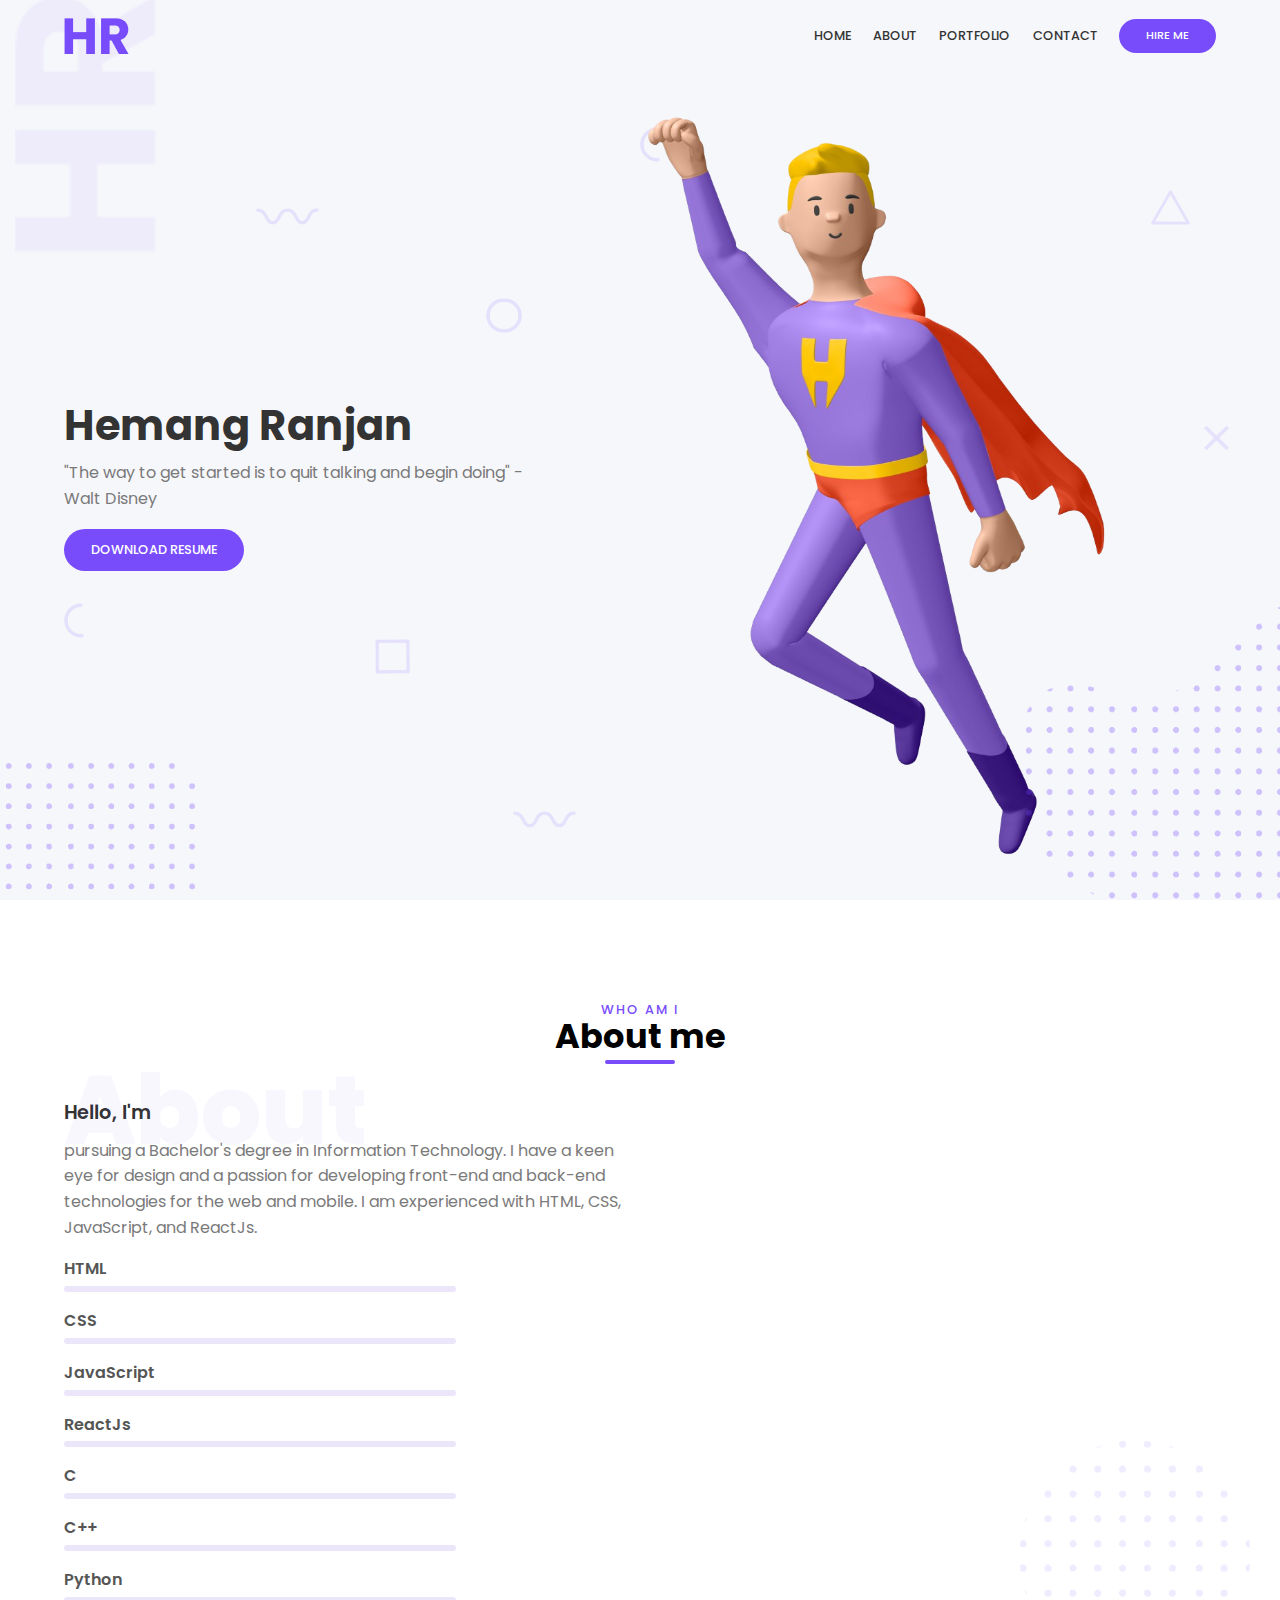
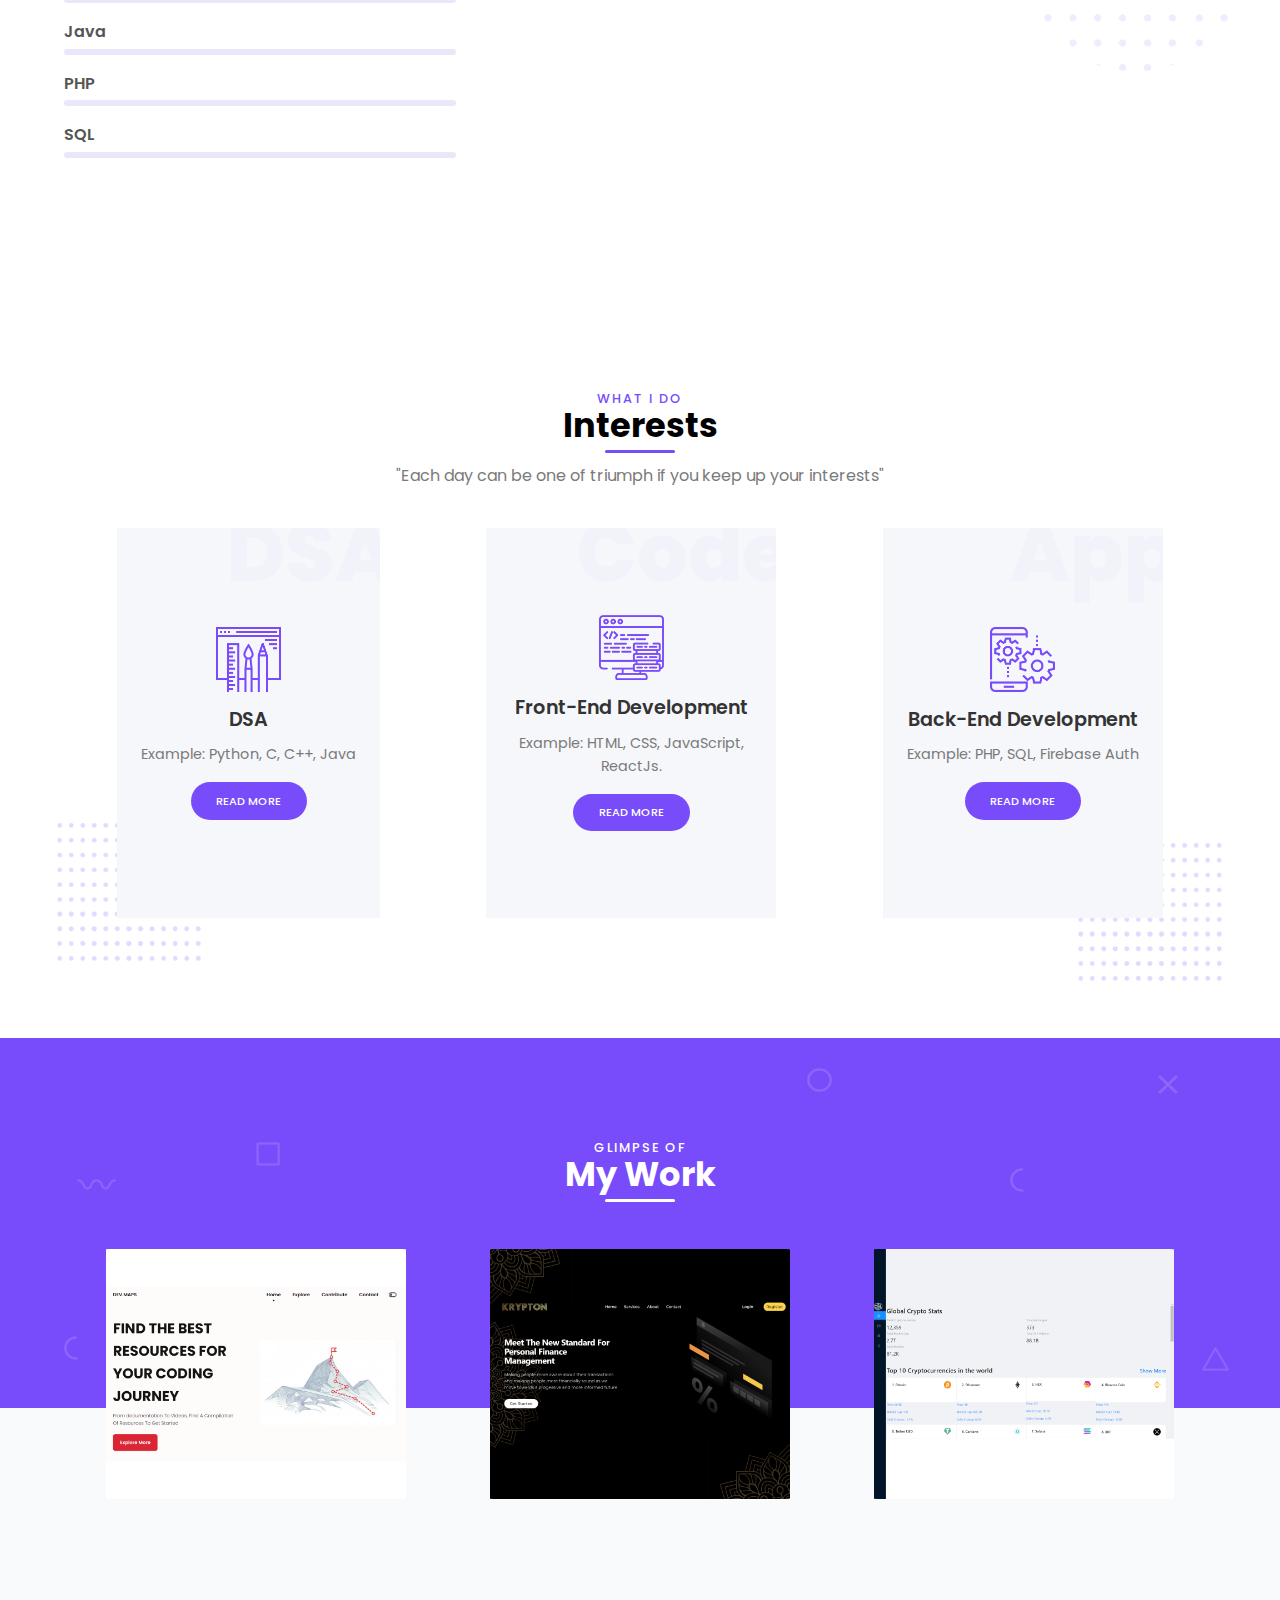
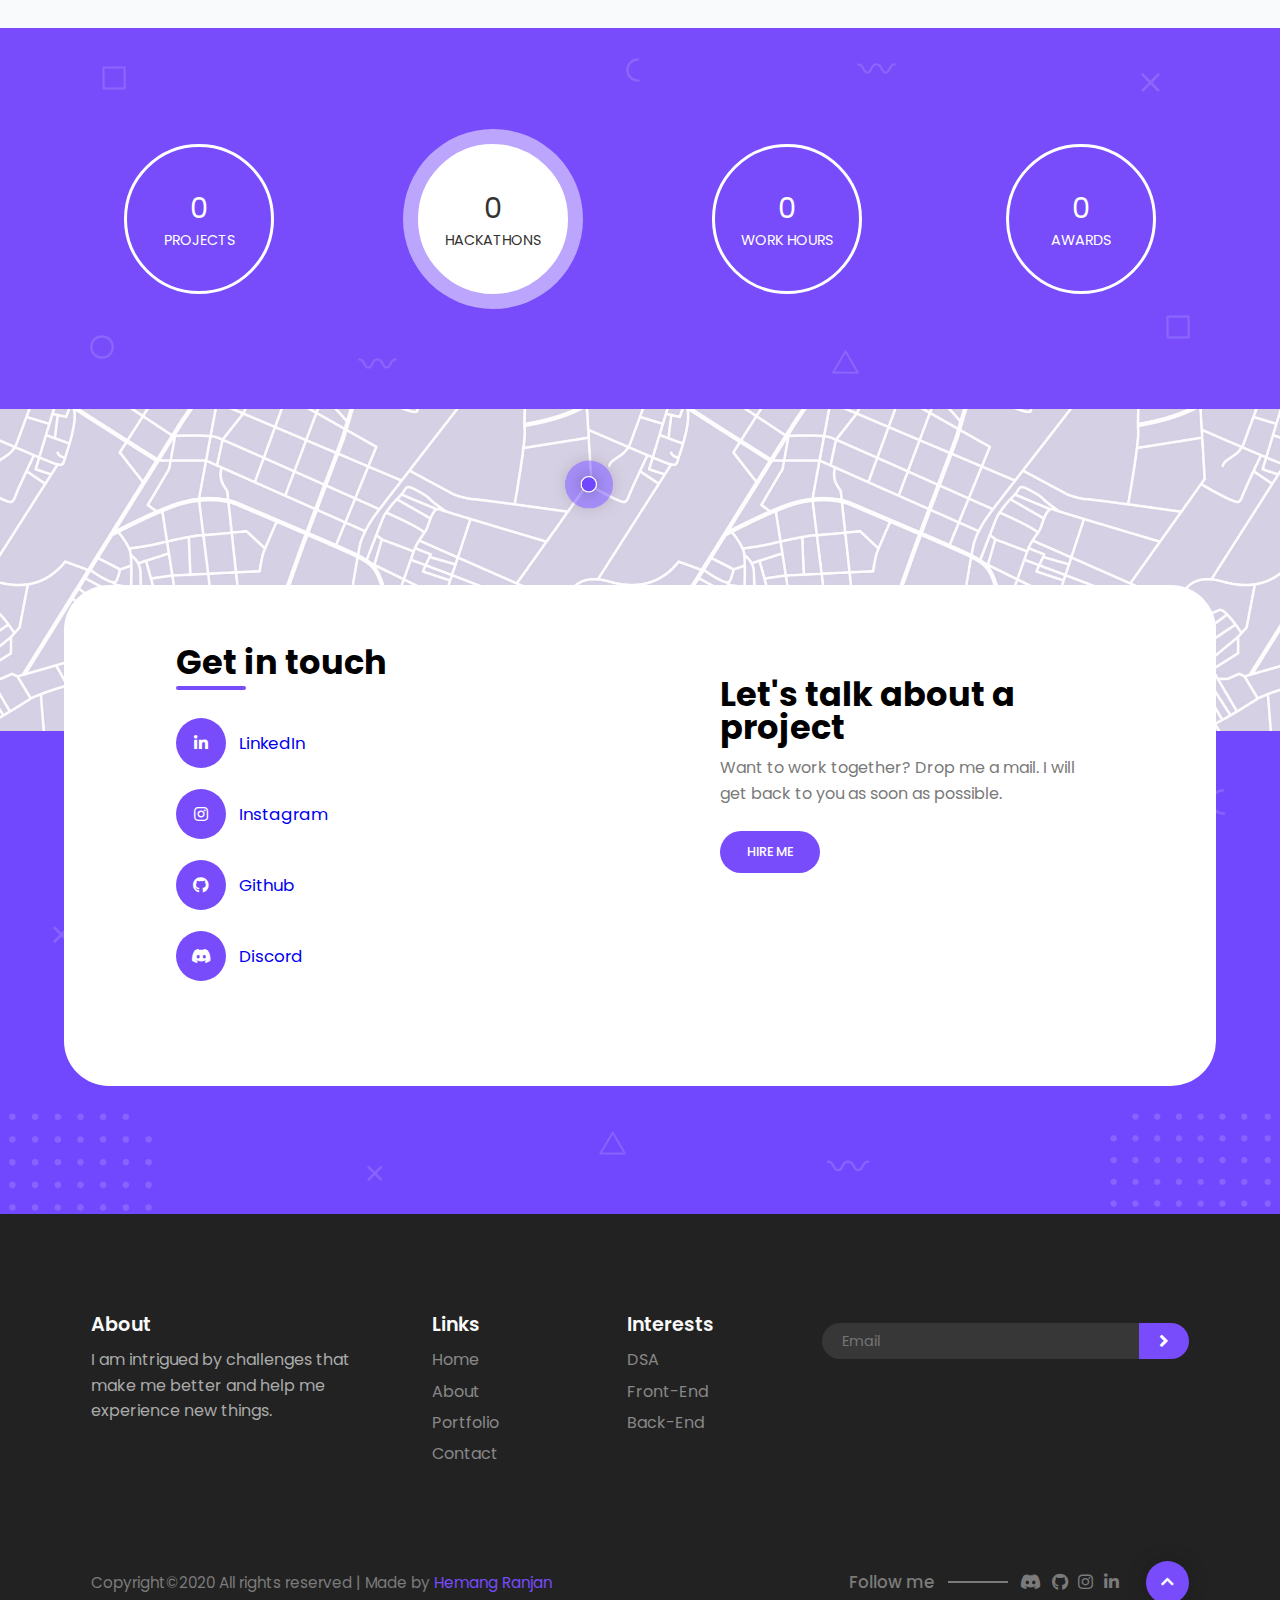
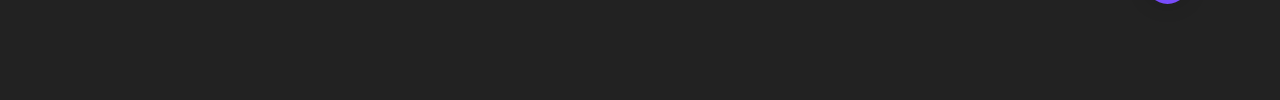
==== commit 1b7dedb1: "Changed quote" ====
--- a/index.html
+++ b/index.html
@@ -15,7 +15,7 @@
     />
     <link rel="stylesheet" href="./css/style.css" />
   </head>
-  <body>
+  <body oncontextmenu="return false;">
     <main>
       <header id="header">
         <div class="overlay overlay-lg">
@@ -85,7 +85,7 @@
                 <!-- Hello, I'm Hemang Ranjan, Full Stack web developer and DSA Enthusiast. Lorem ipsum
                 dolor sit amet consectetur adipisicing elit. Totam magni sit
                 hic! -->
-                "Achieve results, not phases" - Anonymous
+                "The way to get started is to quit talking and begin doing" -Walt Disney
               </p>
               <a href="Resume.pdf" class="btn" download>Download Resume</a>
             </div>
@@ -130,31 +130,31 @@
                 <div class="skill js">
                   <h3 class="skill-title">JavaScript</h3>
                   <div class="skill-bar">
-                    <div class="skill-progress" data-progress="80%"></div>
+                    <div class="skill-progress" data-progress="70%"></div>
                   </div>
                 </div>
                 <div class="skill js">
                   <h3 class="skill-title">ReactJs</h3>
                   <div class="skill-bar">
-                    <div class="skill-progress" data-progress="60%"></div>
+                    <div class="skill-progress" data-progress="50%"></div>
                   </div>
                 </div>
                 <div class="skill js">
                   <h3 class="skill-title">C</h3>
                   <div class="skill-bar">
-                    <div class="skill-progress" data-progress="80%"></div>
+                    <div class="skill-progress" data-progress="60%"></div>
                   </div>
                 </div>
                 <div class="skill js">
                   <h3 class="skill-title">C++</h3>
                   <div class="skill-bar">
-                    <div class="skill-progress" data-progress="80%"></div>
+                    <div class="skill-progress" data-progress="60%"></div>
                   </div>
                 </div>
                 <div class="skill js">
                   <h3 class="skill-title">Python</h3>
                   <div class="skill-bar">
-                    <div class="skill-progress" data-progress="50%"></div>
+                    <div class="skill-progress" data-progress="40%"></div>
                   </div>
                 </div>
                 <div class="skill js">
@@ -166,7 +166,7 @@
                 <div class="skill js">
                   <h3 class="skill-title">PHP</h3>
                   <div class="skill-bar">
-                    <div class="skill-progress" data-progress="60%"></div>
+                    <div class="skill-progress" data-progress="40%"></div>
                   </div>
                 </div><div class="skill js">
                   <h3 class="skill-title">SQL</h3>
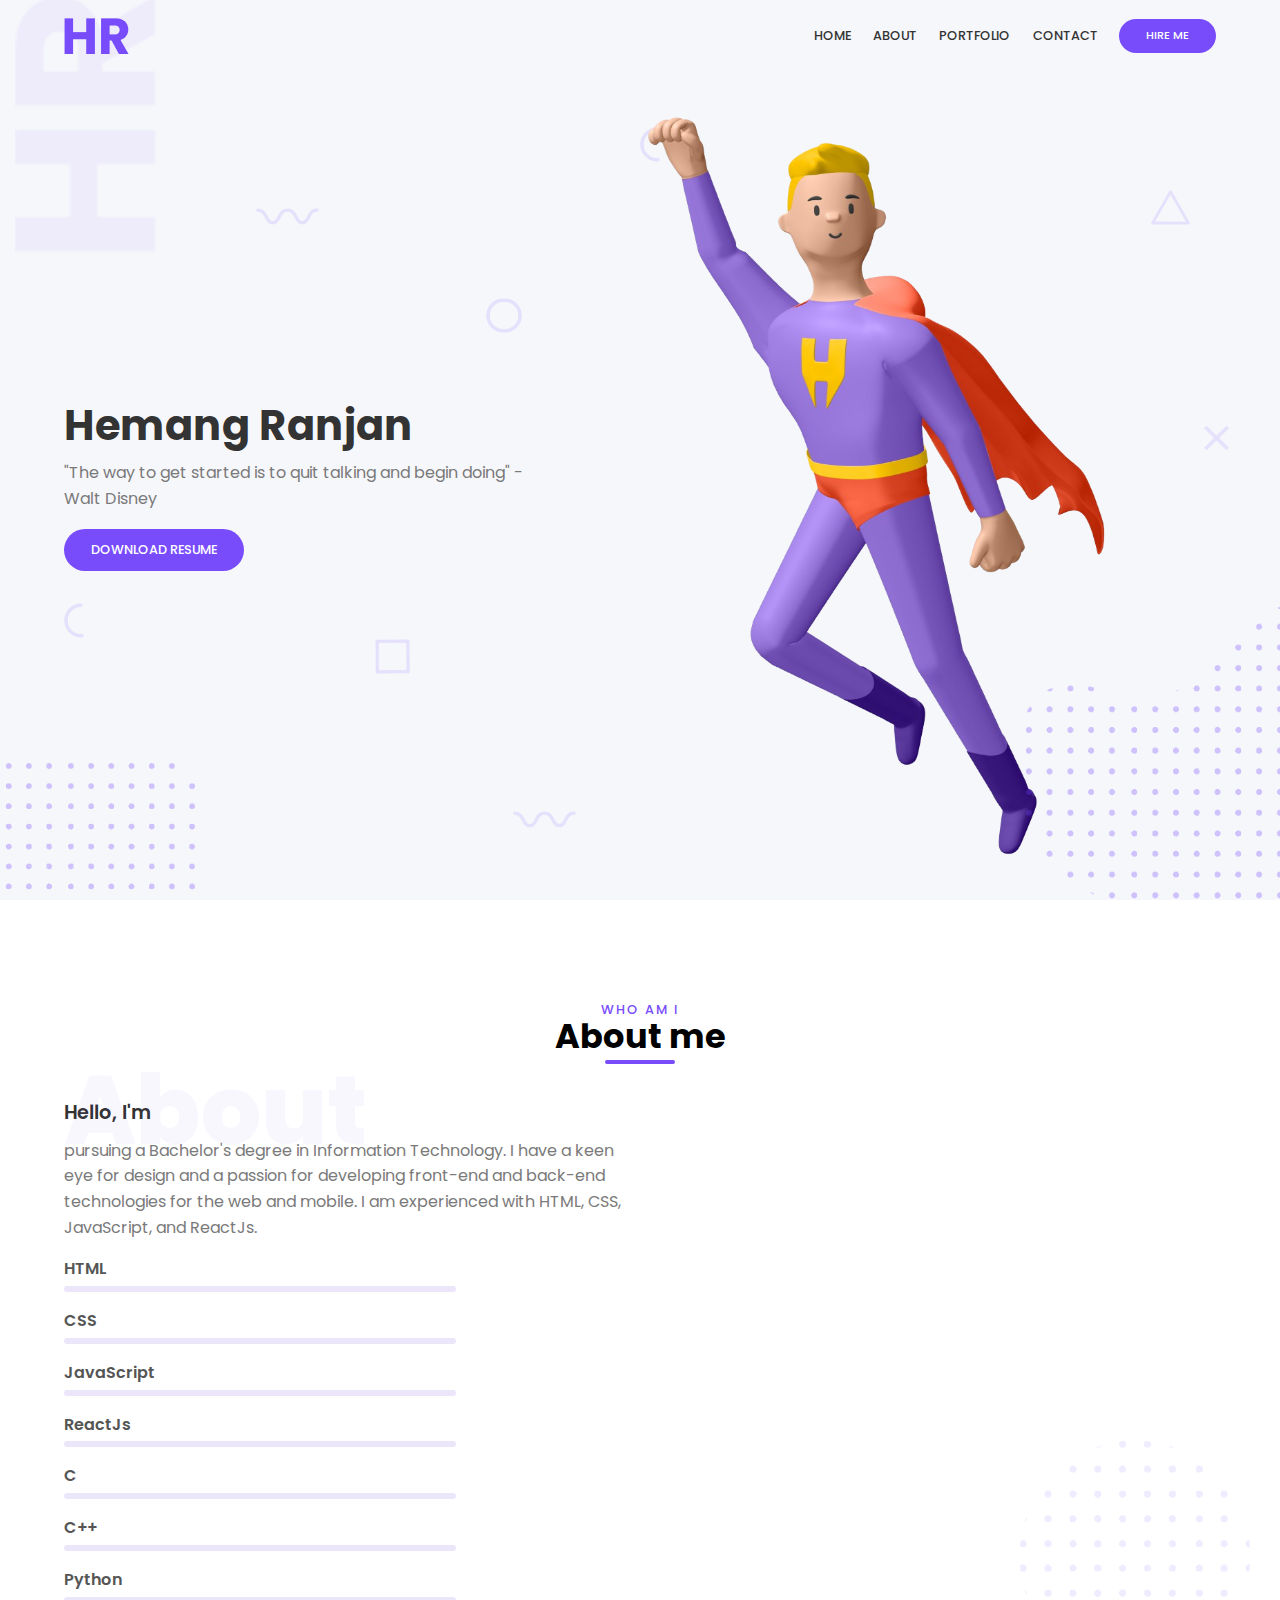
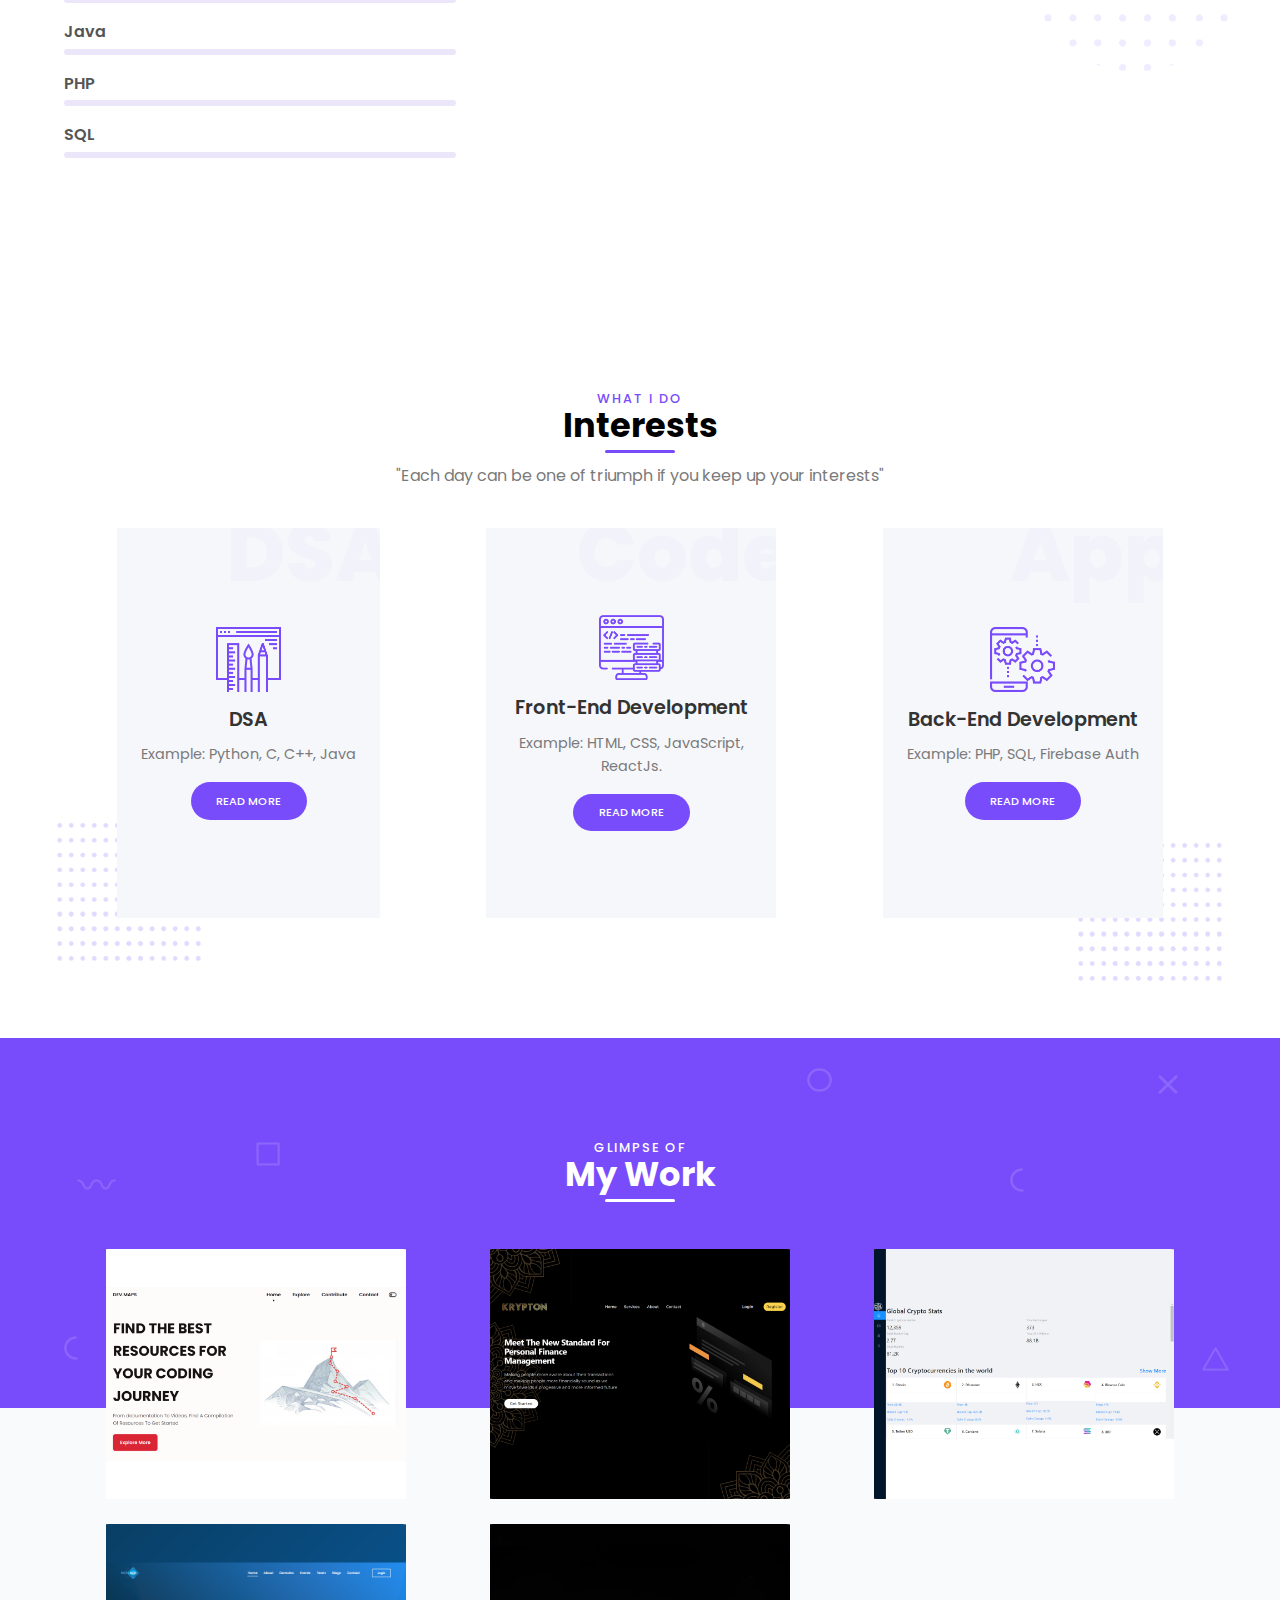
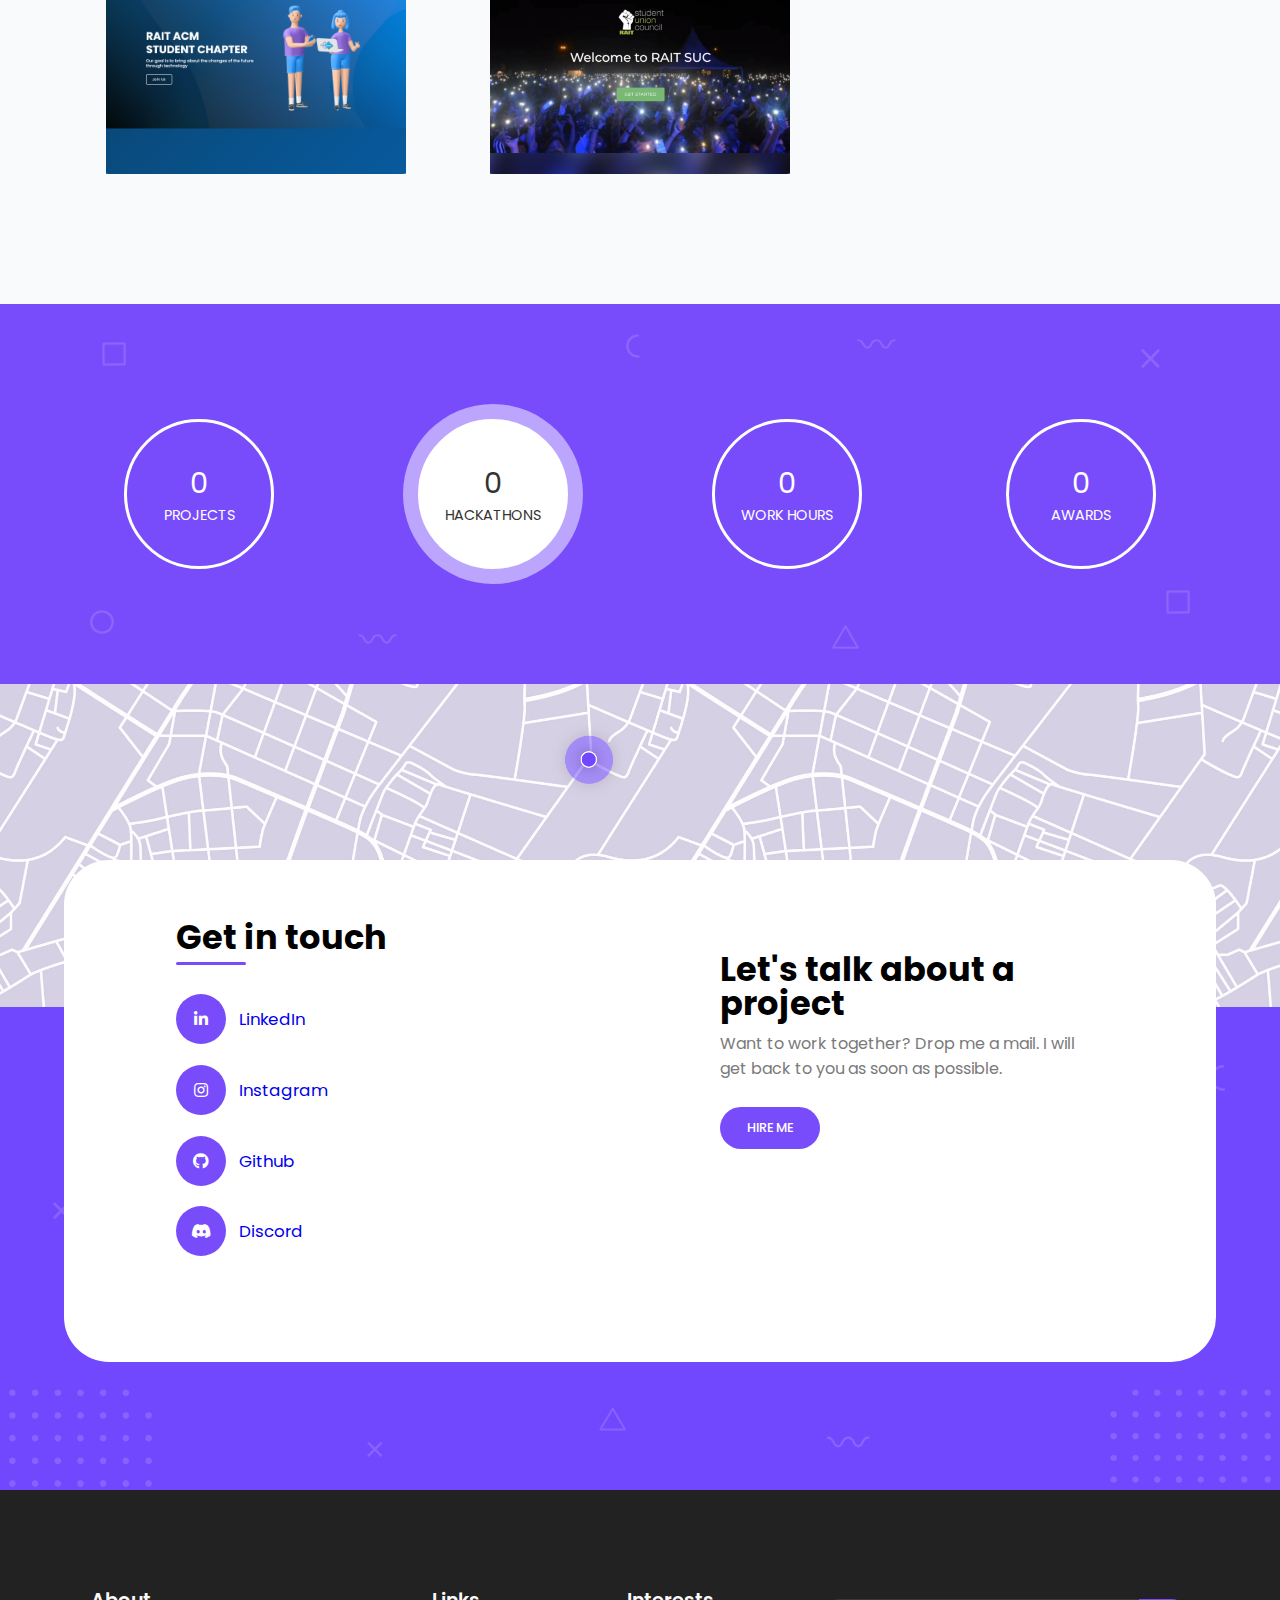
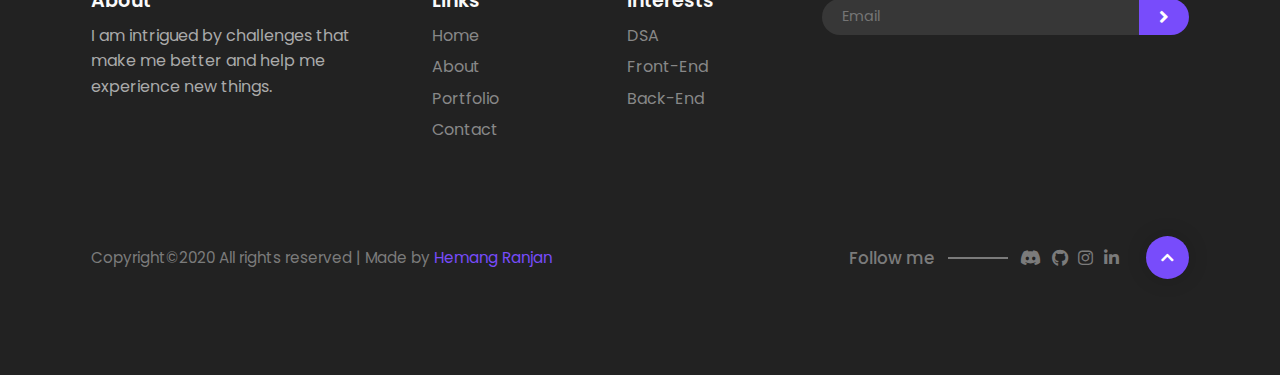
==== commit 98f44346: "Added 2 New Projects" ====
--- a/index.html
+++ b/index.html
@@ -325,6 +325,28 @@
                   </div>
                 </div>
               </div>
+              <div class="grid-item ui webdev">
+                <div class="gallery-image">
+                  <img src="./img/portfolio/acmweb1.png" alt="" />
+                  <div class="img-overlay">
+                    <div class="img-description">
+                      <h3>RAIT ACM</h3>
+                      <h5><a href="https://devfolio.co/submissions/dotcoin-39fa">Explore</a></h5>
+                    </div>
+                  </div>
+                </div>
+              </div>
+              <div class="grid-item ui webdev">
+                <div class="gallery-image">
+                  <img src="./img/portfolio/sucweb1.png" alt="" />
+                  <div class="img-overlay">
+                    <div class="img-description">
+                      <h3>SUC RAIT</h3>
+                      <h5><a href="https://devfolio.co/submissions/dotcoin-39fa">Explore</a></h5>
+                    </div>
+                  </div>
+                </div>
+              </div>
               <!-- <div class="grid-item ui">
                 <div class="gallery-image">
                   <img src="./img/portfolio/port4.png" alt="" />
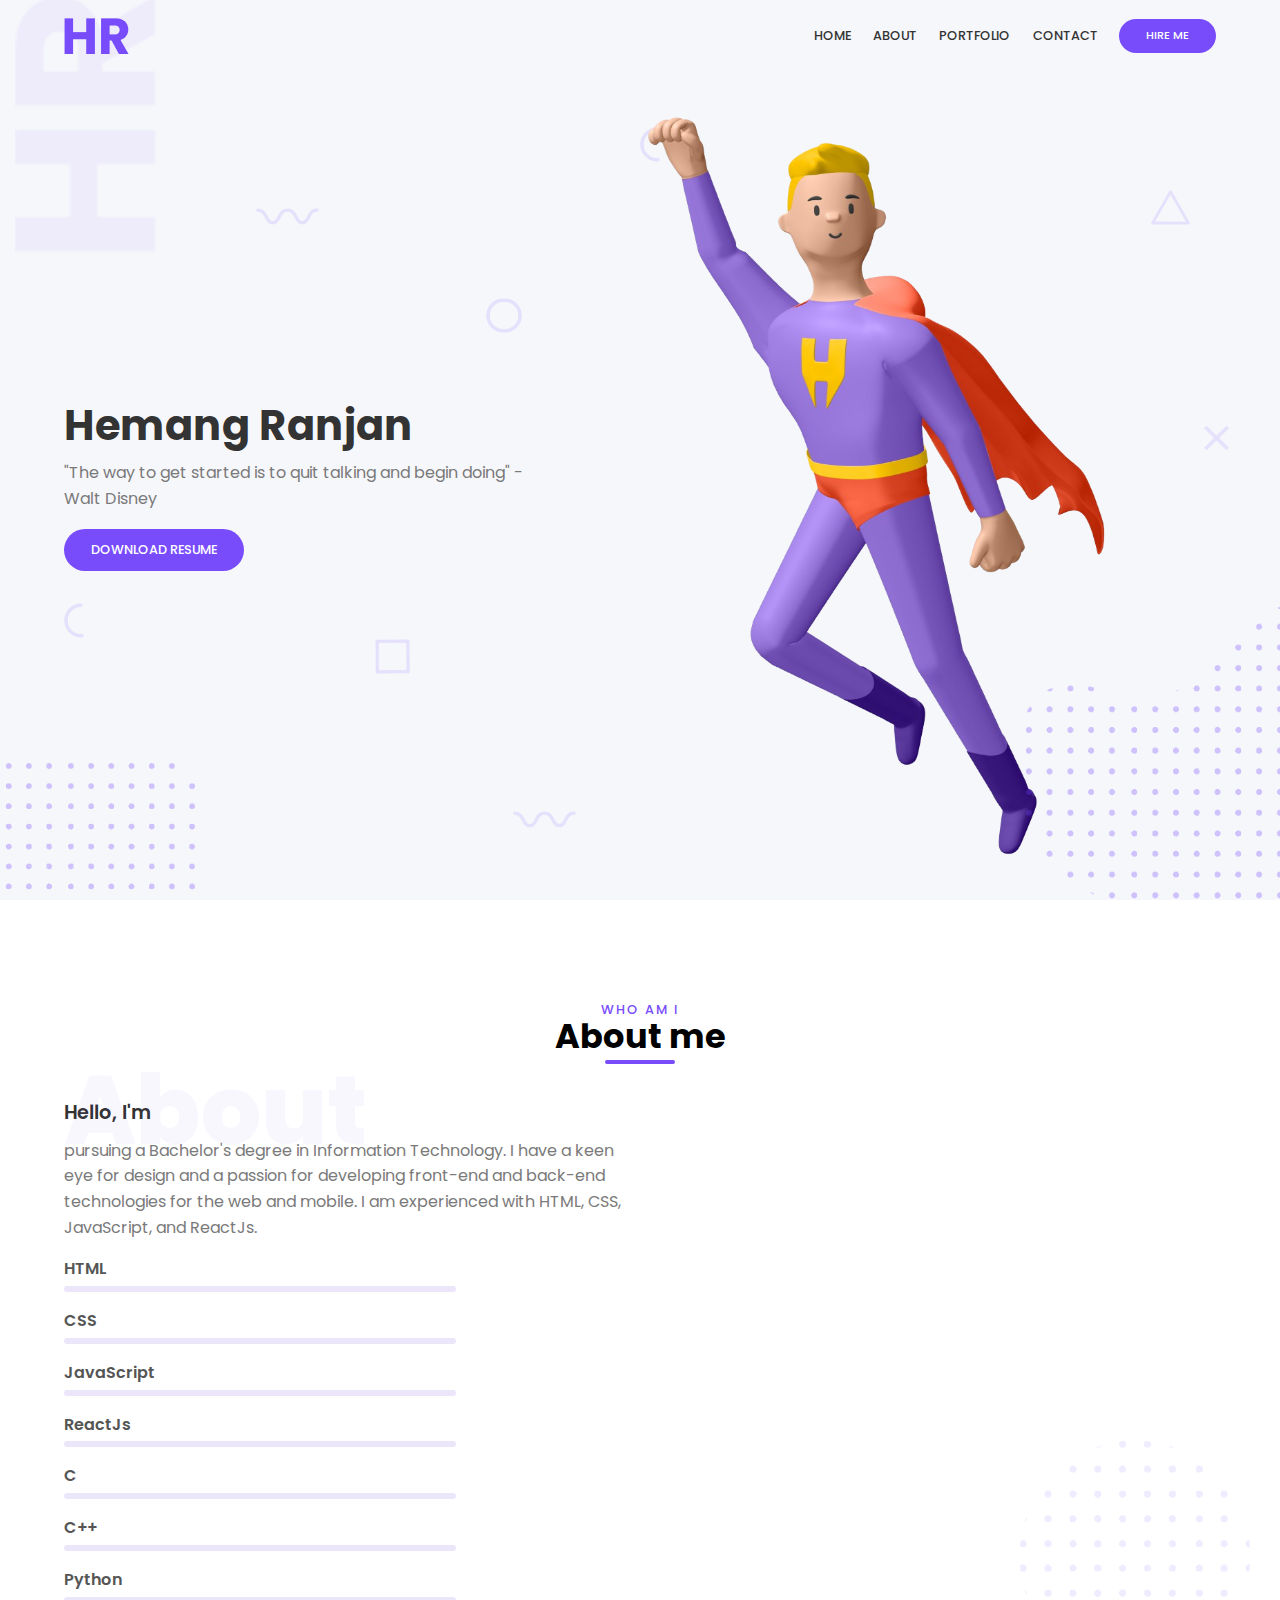
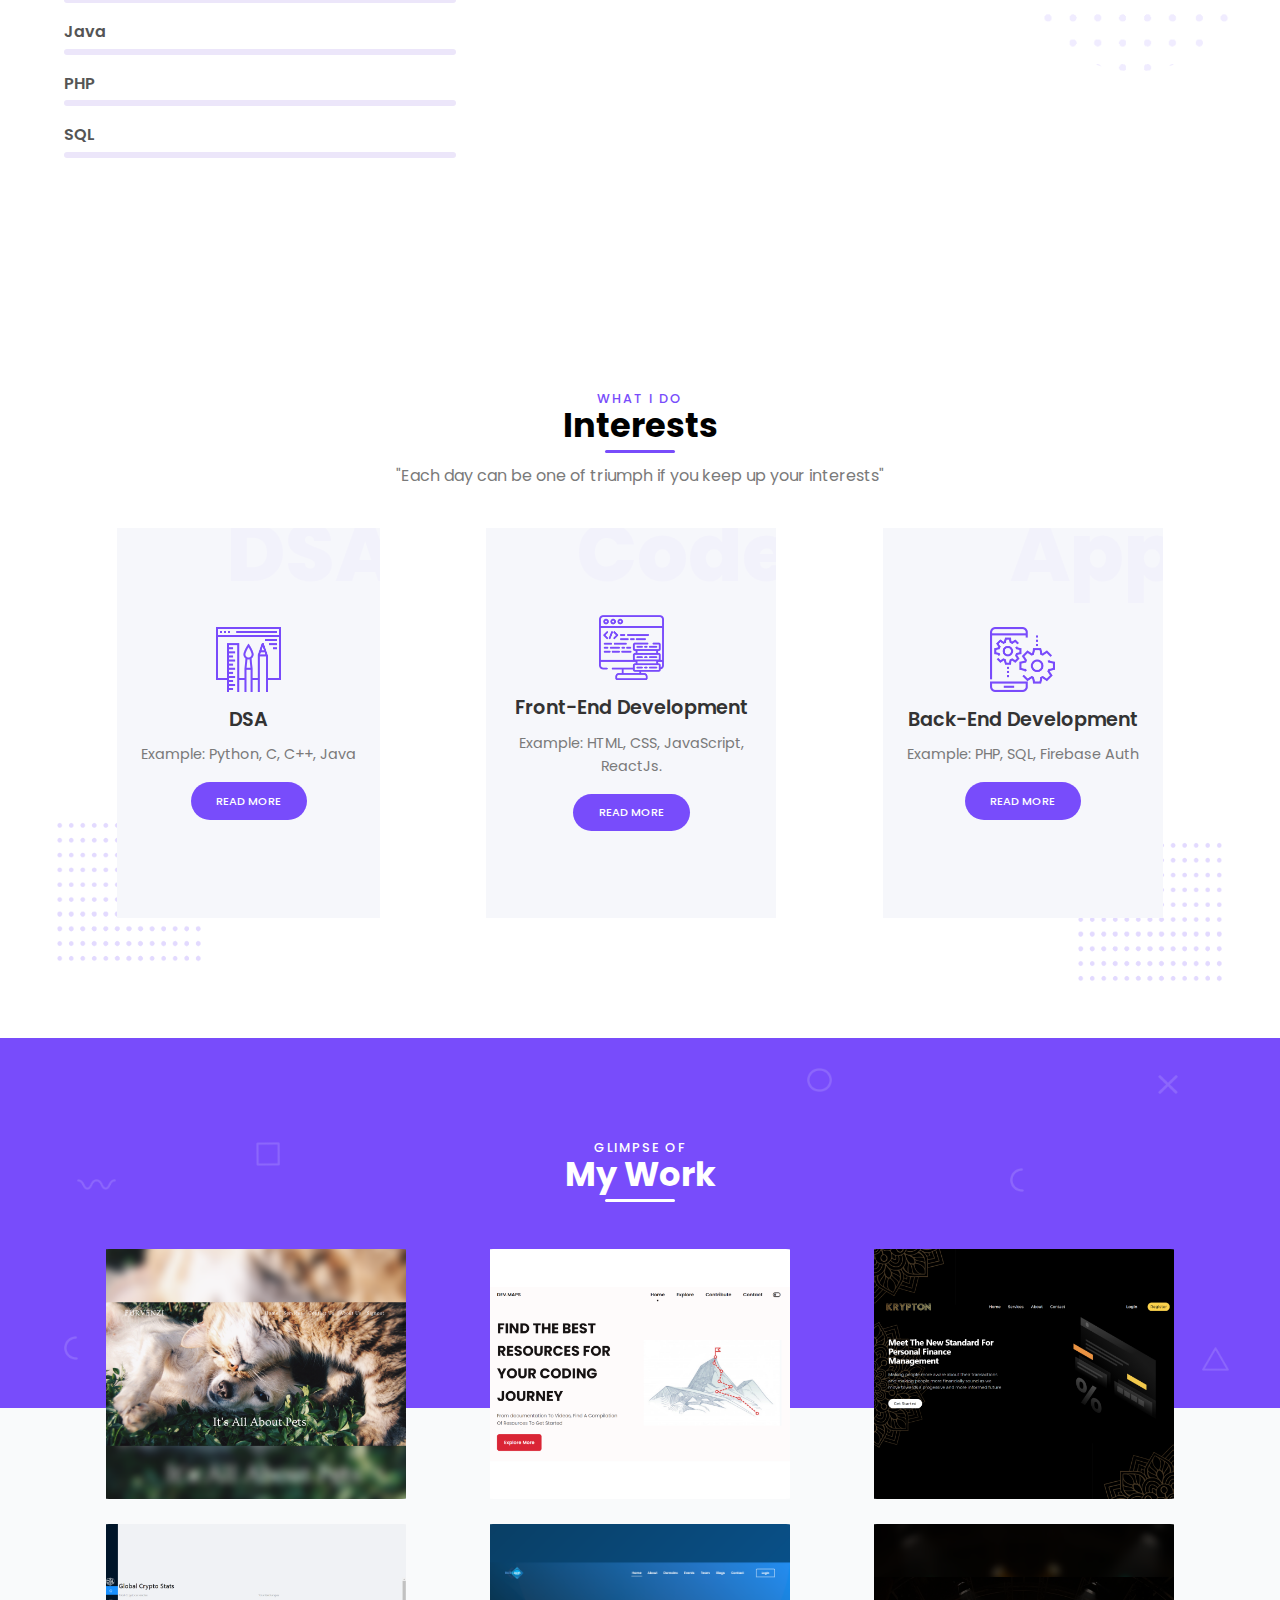
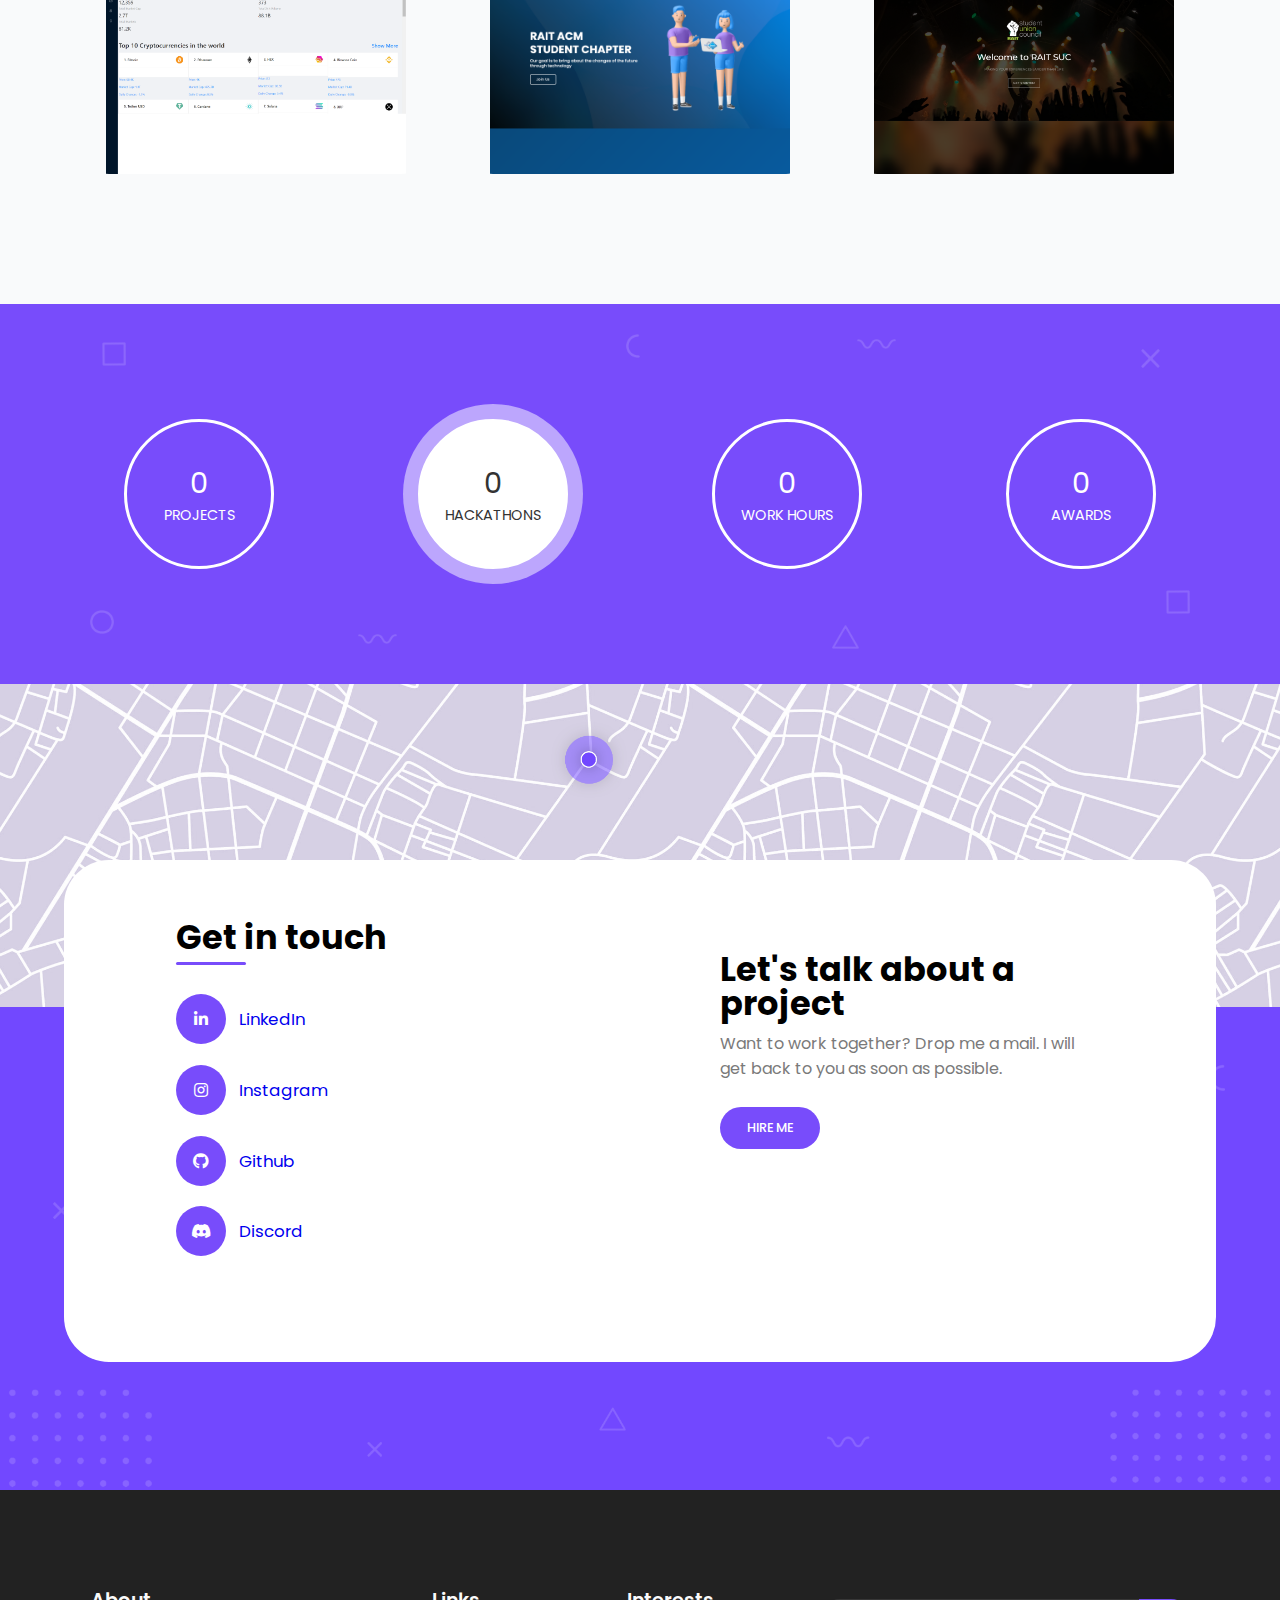
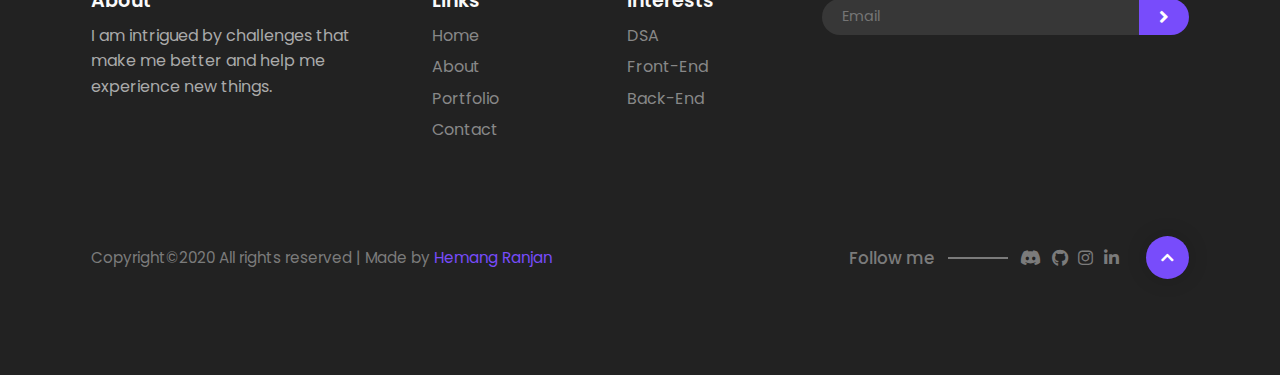
==== commit 3c28057c: "Added project and images" ====
--- a/index.html
+++ b/index.html
@@ -42,7 +42,7 @@
         <nav>
           <div class="container">
             <div class="logo">
-              <img src="./img/HR.png" alt="" />
+              <img src="./img/HR.png" alt=""/>
             </div>
 
             <div class="links">
@@ -53,15 +53,9 @@
                 <li>
                   <a href="#about">About</a>
                 </li>
-                <!-- <li>
-                  <a href="#services">Services</a>
-                </li> -->
                 <li>
                   <a href="#portfolio">Portfolio</a>
                 </li>
-                <!-- <li>
-                  <a href="#testimonials">Testimonials</a>
-                </li> -->
                 <li>
                   <a href="#contact">Contact</a>
                 </li>
@@ -82,9 +76,6 @@
             <div class="column-1">
               <h1 class="header-title">Hemang Ranjan</h1>
               <p class="text">
-                <!-- Hello, I'm Hemang Ranjan, Full Stack web developer and DSA Enthusiast. Lorem ipsum
-                dolor sit amet consectetur adipisicing elit. Totam magni sit
-                hic! -->
                 "The way to get started is to quit talking and begin doing" -Walt Disney
               </p>
               <a href="Resume.pdf" class="btn" download>Download Resume</a>
@@ -279,19 +270,19 @@
           </div>
 
           <div class="section-body">
-            <!-- <div class="filter">
-              <button class="filter-btn active" data-filter="*">All</button>
-              <button class="filter-btn" data-filter=".ui">UI/UX</button>
-              <button class="filter-btn" data-filter=".webdev">Web Dev</button>
-              <button class="filter-btn" data-filter=".appdev">
-                Mobile App
-              </button>
-              <button class="filter-btn" data-filter=".logo-design">
-                Logo Design
-              </button>
-            </div> -->
-
             <div class="grid">
+              <div class="grid-item ui">
+                <div class="gallery-image">
+                  <img src="./img/portfolio/furvenzi.png" alt="" />
+                  <div class="img-overlay">
+                    <div class="plus"></div>
+                    <div class="img-description">
+                      <h3>Furvenzi</h3>
+                      <h5><a href="https://github.com/Hemang417/Furvenzi">Explore</a></h5>
+                    </div>
+                  </div>
+                </div>
+              </div>
               <div class="grid-item logo-design">
                 <div class="gallery-image">
                   <img src="./img/portfolio/devmaps1.png" alt="" />
@@ -331,17 +322,17 @@
                   <div class="img-overlay">
                     <div class="img-description">
                       <h3>RAIT ACM</h3>
-                      <h5><a href="https://devfolio.co/submissions/dotcoin-39fa">Explore</a></h5>
+                      <h5><a href="http://rait.acm.org">Explore</a></h5>
                     </div>
                   </div>
                 </div>
               </div>
               <div class="grid-item ui webdev">
                 <div class="gallery-image">
-                  <img src="./img/portfolio/sucweb1.png" alt="" />
-                  <div class="img-overlay">
-                    <div class="img-description">
-                      <h3>SUC RAIT</h3>
+                  <img src="./img/portfolio/sucweb.png" alt="" />
+                  <div class="img-overlay">
+                    <div class="img-description">
+                      <h3>RAIT SUC</h3>
                       <h5><a href="https://devfolio.co/submissions/dotcoin-39fa">Explore</a></h5>
                     </div>
                   </div>
